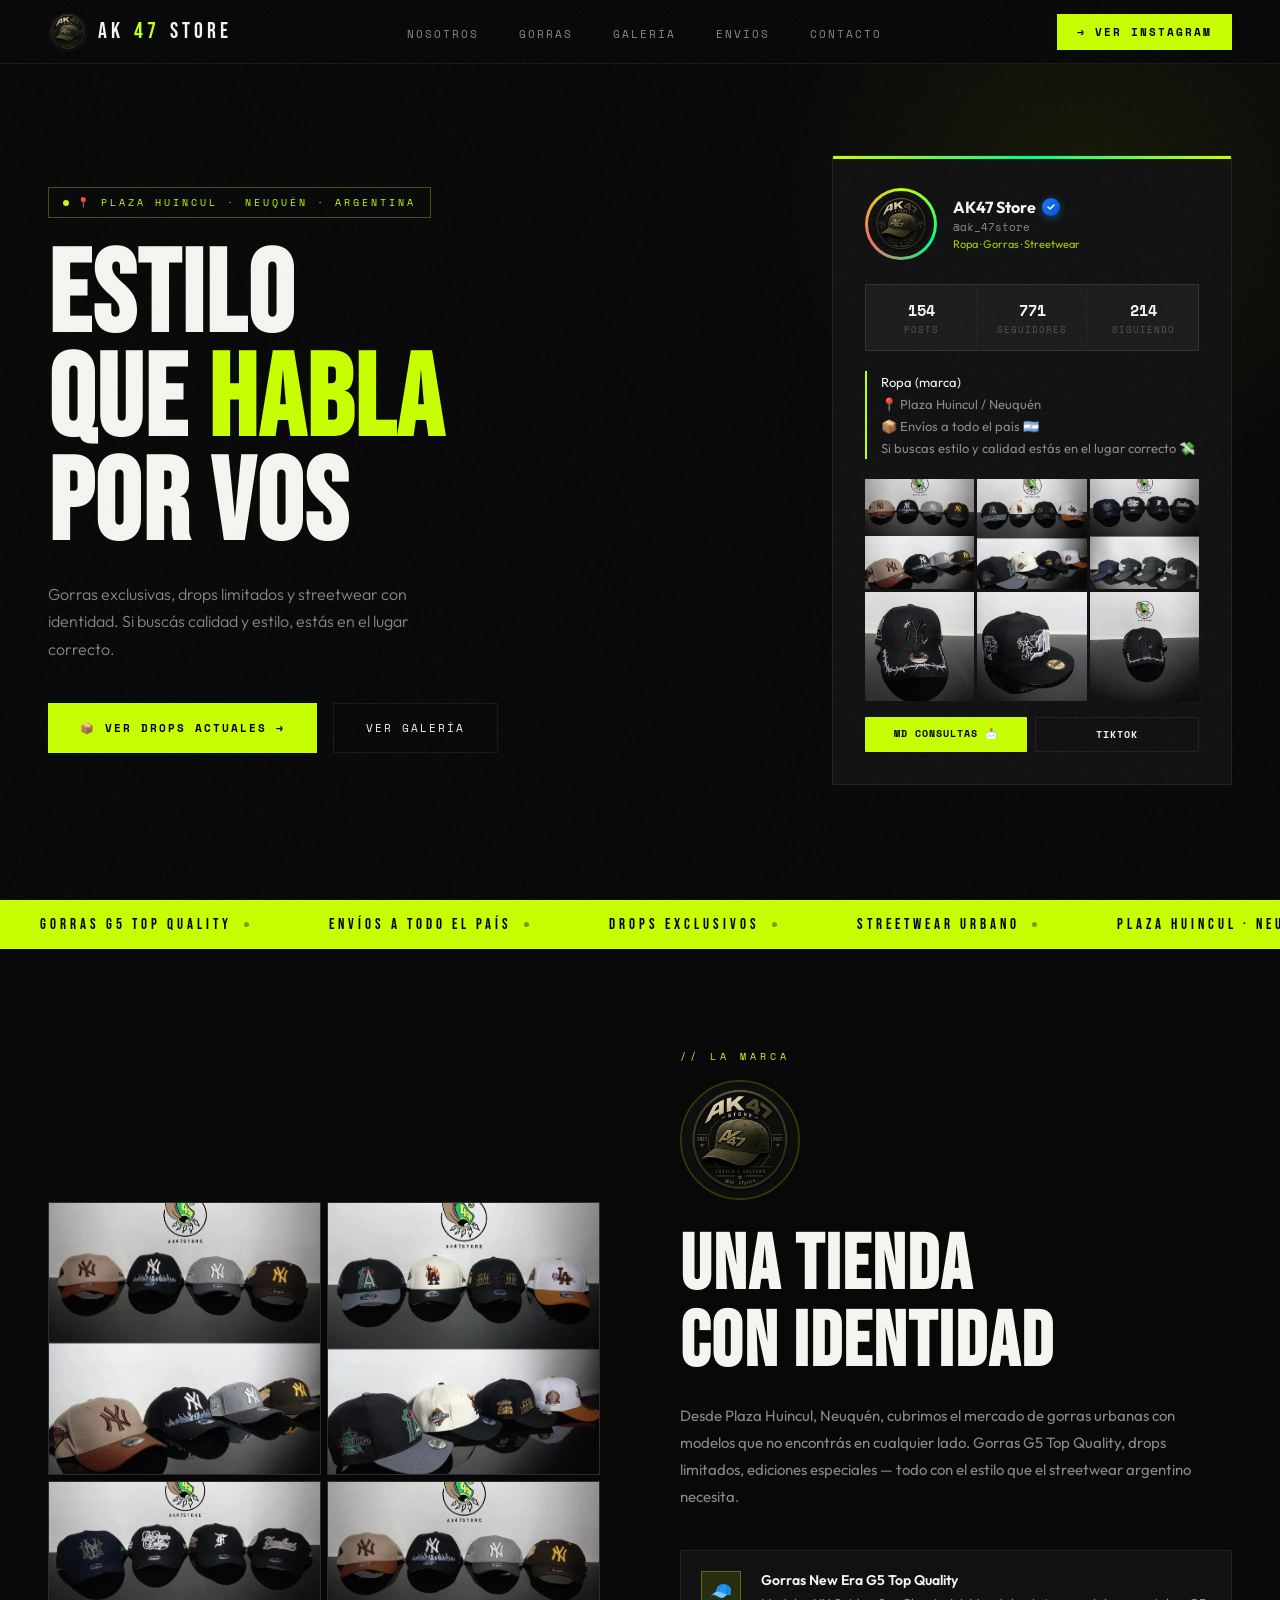
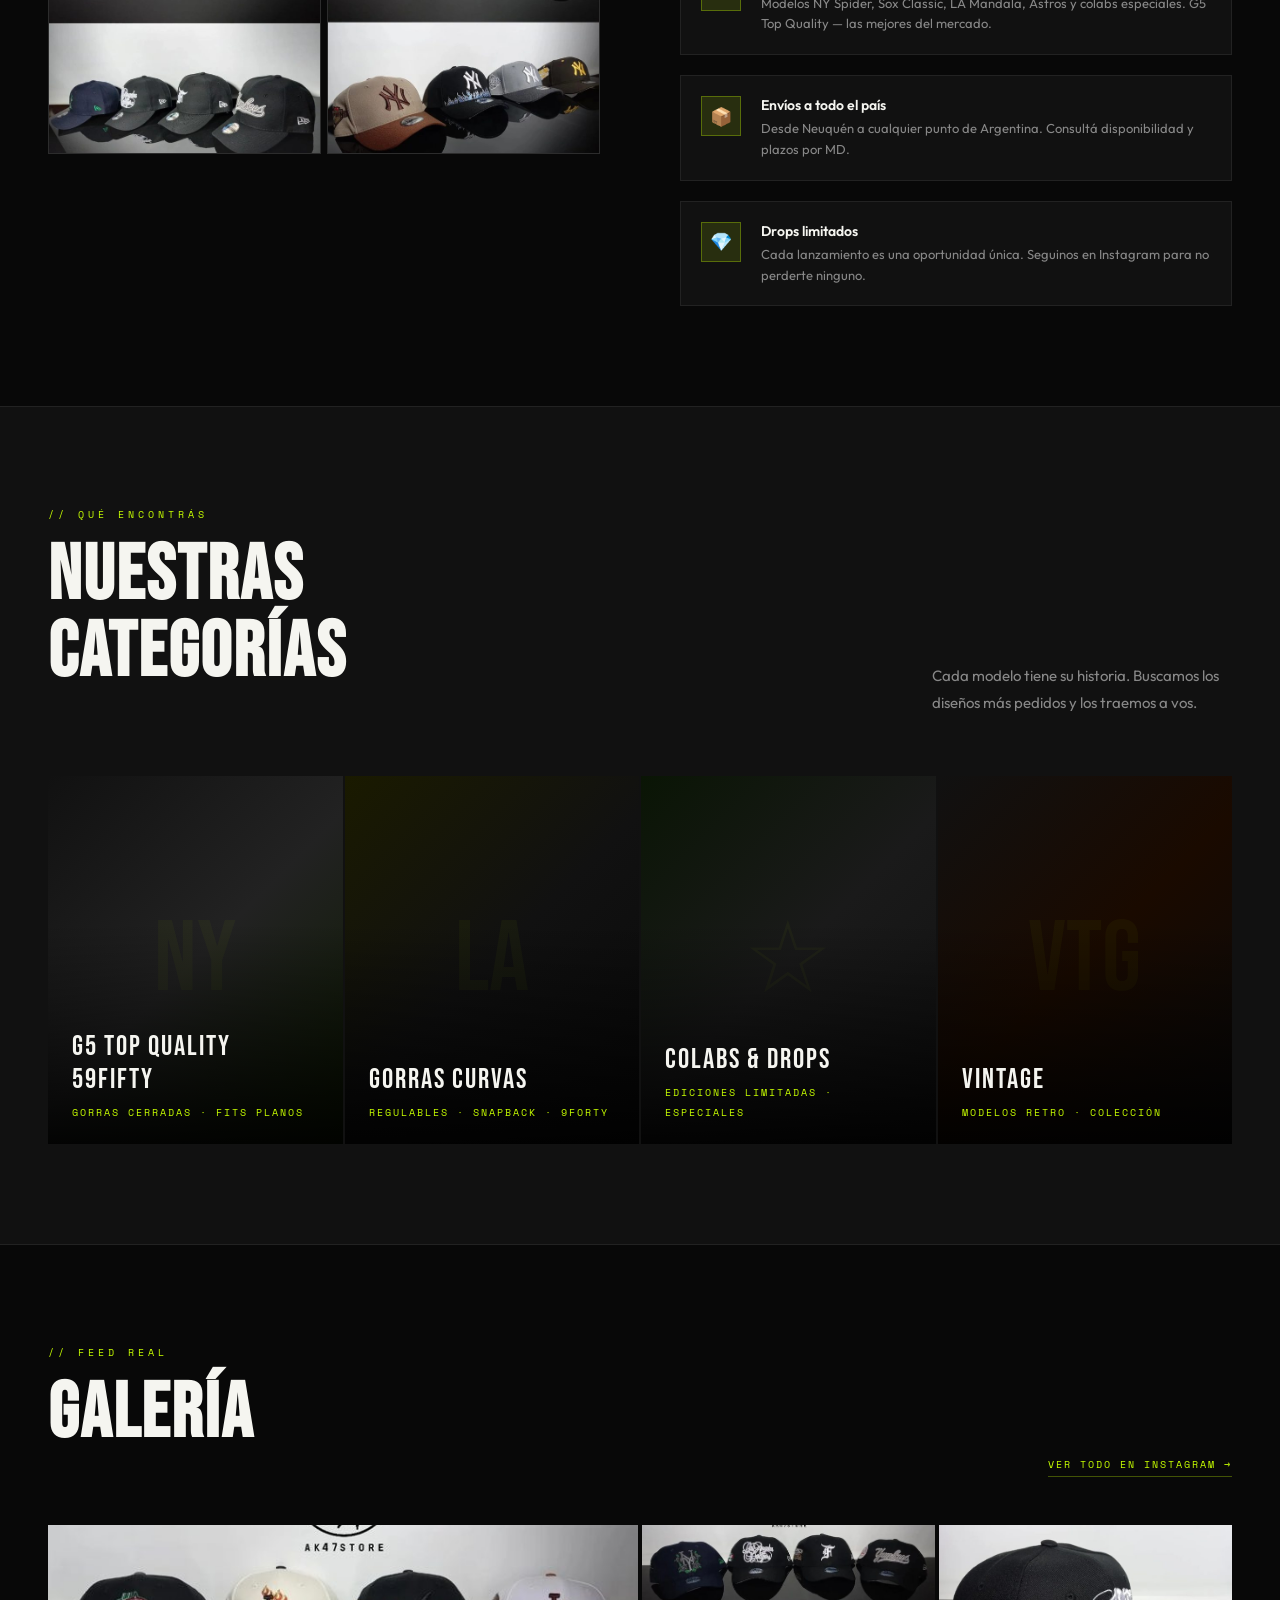
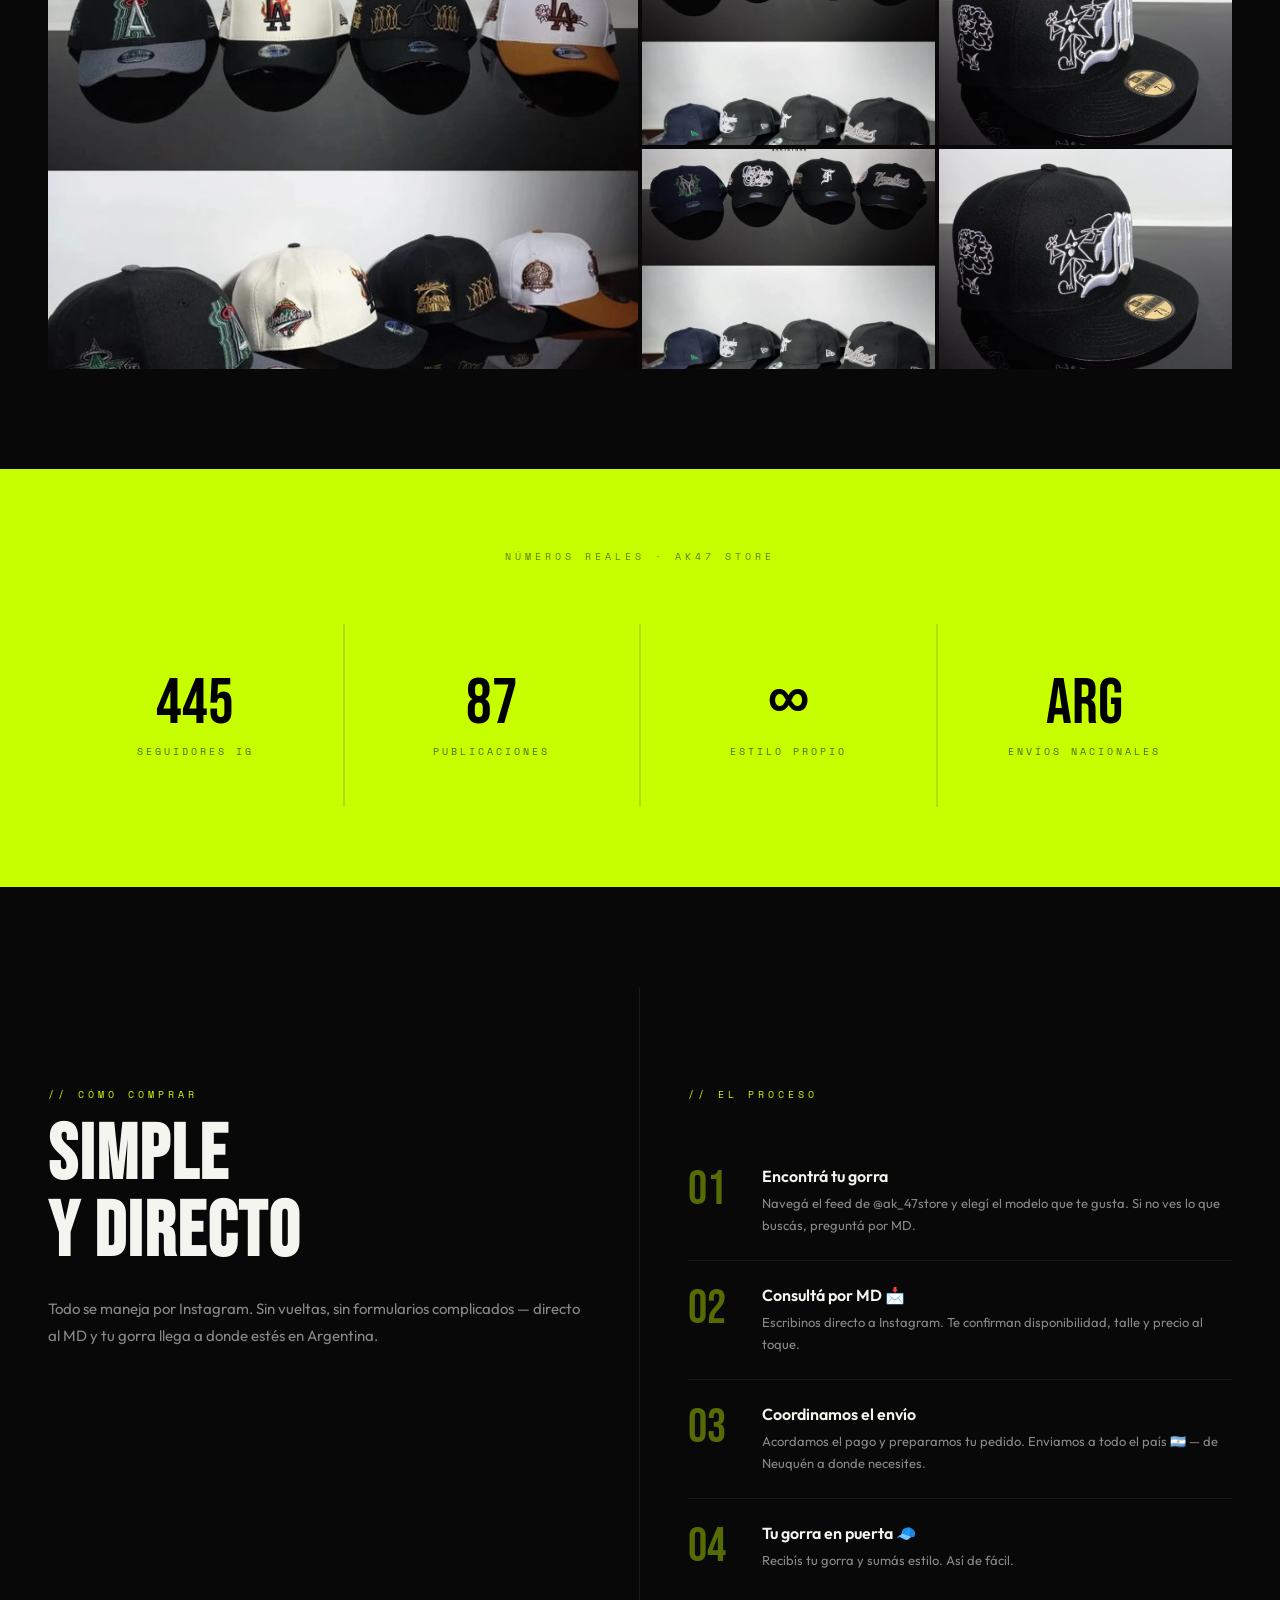
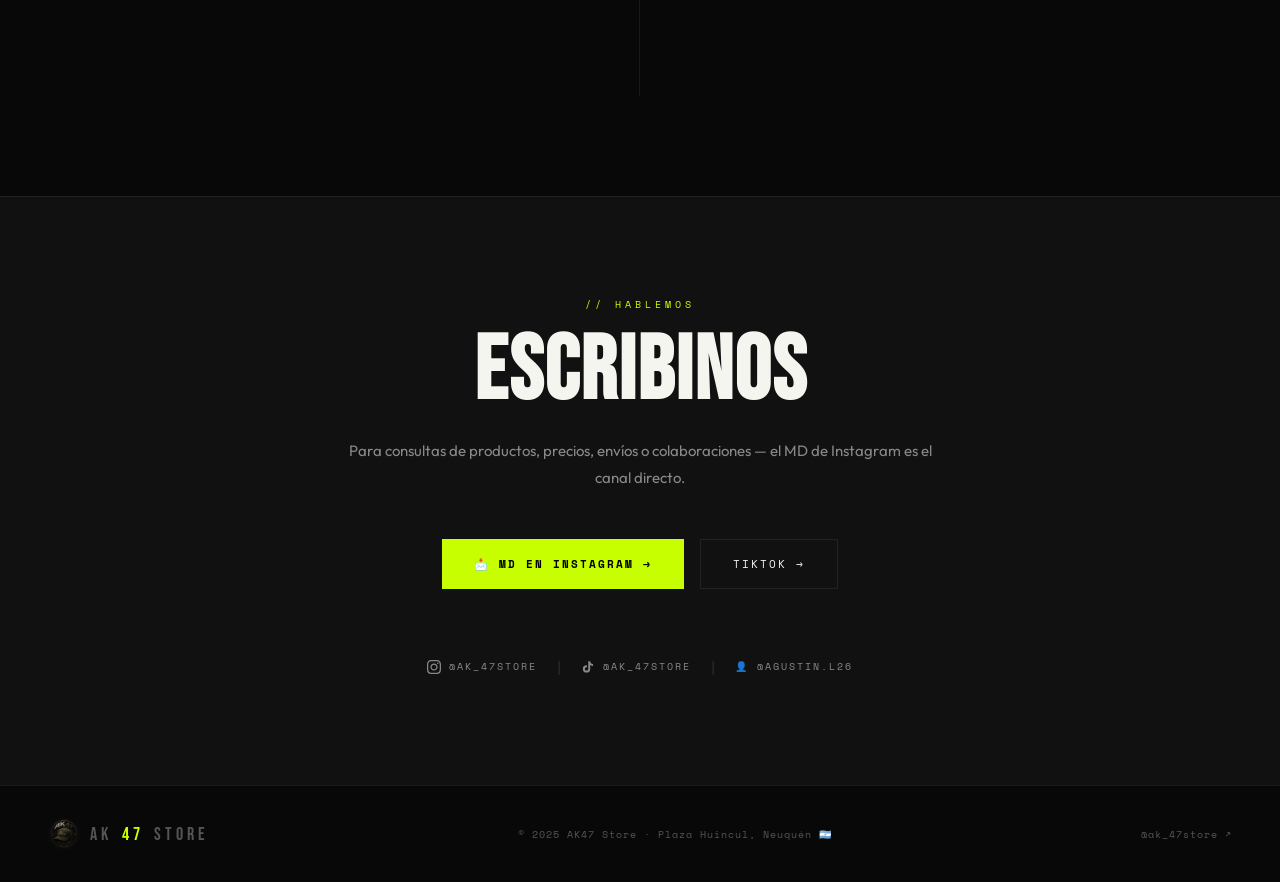
==== ak47/index.html @ 593cdff9 "Portfolio v1: proyectos reales, formulario funcional y AK47 Store - DEFAULT_PROJECTS con 3 proyectos" ====
<!DOCTYPE html>
<html lang="es">
<head>
<meta charset="UTF-8">
<meta name="viewport" content="width=device-width, initial-scale=1.0">
<title>AK47 STORE — Gorras & Streetwear | Plaza Huincul, Neuquén</title>
<meta name="description" content="Gorras urbanas exclusivas y streetwear. Gorras G5 Top Quality, modelos limited, drops. Envíos a todo el país. 📍 Plaza Huincul, Neuquén.">
<link rel="preconnect" href="https://fonts.googleapis.com">
<link rel="preconnect" href="https://fonts.gstatic.com" crossorigin>
<link href="https://fonts.googleapis.com/css2?family=Bebas+Neue&family=Space+Mono:wght@400;700&family=Outfit:wght@300;400;500;600;700&display=swap" rel="stylesheet">
<style>
  :root {
    --bg: #080808;
    --black: #000000;
    --white: #F5F5F0;
    --lime: #C8FF00;
    --lime-dim: rgba(200,255,0,0.12);
    --lime-dim2: rgba(200,255,0,0.06);
    --gray-1: #111111;
    --gray-2: #1C1C1C;
    --gray-3: #2A2A2A;
    --gray-mid: #555555;
    --gray-light: #888888;
    --border: rgba(255,255,255,0.07);
    --border-lime: rgba(200,255,0,0.3);
  }

  * { margin: 0; padding: 0; box-sizing: border-box; }

  html { scroll-behavior: smooth; }

  body {
    font-family: 'Outfit', sans-serif;
    background: var(--bg);
    color: var(--white);
    cursor: default;
    overflow-x: hidden;
  }

  /* ── Grain overlay ── */
  body::before {
    content: '';
    position: fixed;
    inset: 0;
    background-image: url("data:image/svg+xml,%3Csvg viewBox='0 0 256 256' xmlns='http://www.w3.org/2000/svg'%3E%3Cfilter id='n'%3E%3CfeTurbulence type='fractalNoise' baseFrequency='0.9' numOctaves='4' stitchTiles='stitch'/%3E%3C/filter%3E%3Crect width='100%25' height='100%25' filter='url(%23n)' opacity='1'/%3E%3C/svg%3E");
    opacity: 0.03;
    pointer-events: none;
    z-index: 9999;
  }

  /* ── Custom scrollbar ── */
  ::-webkit-scrollbar { width: 3px; }
  ::-webkit-scrollbar-track { background: var(--bg); }
  ::-webkit-scrollbar-thumb { background: var(--lime); border-radius: 2px; }

  /* ── NAV ── */
  nav {
    position: fixed;
    top: 0; left: 0; right: 0;
    z-index: 100;
    padding: 0 48px;
    height: 64px;
    display: flex;
    align-items: center;
    justify-content: space-between;
    background: rgba(8,8,8,0.85);
    backdrop-filter: blur(20px);
    border-bottom: 1px solid var(--border);
    transition: background 0.3s;
  }

  .nav-logo {
    font-family: 'Bebas Neue', sans-serif;
    font-size: 22px;
    letter-spacing: 4px;
    color: var(--white);
    text-decoration: none;
  }

  .nav-logo span { color: var(--lime); }

  .nav-links {
    display: flex;
    gap: 40px;
    list-style: none;
  }

  .nav-links a {
    font-family: 'Space Mono', monospace;
    font-size: 11px;
    letter-spacing: 2px;
    text-transform: uppercase;
    color: var(--gray-light);
    text-decoration: none;
    transition: color 0.2s;
  }

  .nav-links a:hover { color: var(--lime); }

  .nav-cta {
    font-family: 'Space Mono', monospace;
    font-size: 11px;
    letter-spacing: 2px;
    text-transform: uppercase;
    color: var(--black);
    background: var(--lime);
    padding: 10px 20px;
    text-decoration: none;
    font-weight: 700;
    transition: opacity 0.2s;
  }

  .nav-cta:hover { opacity: 0.85; }

  /* ── HERO ── */
  #hero {
    min-height: 100vh;
    display: grid;
    grid-template-columns: 1fr 1fr;
    align-items: center;
    padding: 100px 48px 60px;
    gap: 60px;
    position: relative;
    overflow: hidden;
  }

  #hero::before {
    content: '';
    position: absolute;
    top: -100px; right: -100px;
    width: 600px; height: 600px;
    background: radial-gradient(circle, rgba(200,255,0,0.07) 0%, transparent 70%);
    pointer-events: none;
  }

  .hero-left {}

  .hero-tag {
    display: inline-flex;
    align-items: center;
    gap: 8px;
    font-family: 'Space Mono', monospace;
    font-size: 10px;
    letter-spacing: 3px;
    text-transform: uppercase;
    color: var(--lime);
    border: 1px solid var(--border-lime);
    padding: 7px 14px;
    margin-bottom: 28px;
  }

  .hero-tag::before {
    content: '';
    width: 6px; height: 6px;
    background: var(--lime);
    border-radius: 50%;
    animation: pulse 2s infinite;
  }

  @keyframes pulse {
    0%, 100% { opacity: 1; transform: scale(1); }
    50% { opacity: 0.4; transform: scale(0.7); }
  }

  .hero-title {
    font-family: 'Bebas Neue', sans-serif;
    font-size: clamp(72px, 9vw, 130px);
    line-height: 0.9;
    letter-spacing: 2px;
    color: var(--white);
    margin-bottom: 24px;
  }

  .hero-title .accent { color: var(--lime); }

  .hero-subtitle {
    font-size: 16px;
    font-weight: 300;
    color: var(--gray-light);
    line-height: 1.7;
    max-width: 400px;
    margin-bottom: 40px;
  }

  .hero-actions {
    display: flex;
    gap: 16px;
    flex-wrap: wrap;
  }

  .btn-primary {
    font-family: 'Space Mono', monospace;
    font-size: 11px;
    letter-spacing: 2px;
    text-transform: uppercase;
    color: var(--black);
    background: var(--lime);
    padding: 16px 32px;
    text-decoration: none;
    font-weight: 700;
    display: inline-flex;
    align-items: center;
    gap: 10px;
    transition: transform 0.2s, opacity 0.2s;
  }

  .btn-primary:hover { transform: translateY(-2px); opacity: 0.9; }

  .btn-secondary {
    font-family: 'Space Mono', monospace;
    font-size: 11px;
    letter-spacing: 2px;
    text-transform: uppercase;
    color: var(--white);
    border: 1px solid var(--border);
    padding: 16px 32px;
    text-decoration: none;
    display: inline-flex;
    align-items: center;
    gap: 10px;
    transition: border-color 0.2s, color 0.2s;
  }

  .btn-secondary:hover { border-color: var(--lime); color: var(--lime); }

  /* ── IG PROFILE CARD ── */
  .ig-card {
    background: var(--gray-1);
    border: 1px solid var(--border);
    border-radius: 2px;
    padding: 32px;
    position: relative;
    overflow: hidden;
    max-width: 400px;
    margin-left: auto;
  }

  .ig-card::before {
    content: '';
    position: absolute;
    top: 0; left: 0; right: 0;
    height: 3px;
    background: linear-gradient(90deg, var(--lime), #00ff88, var(--lime));
  }

  .ig-card-header {
    display: flex;
    align-items: center;
    gap: 16px;
    margin-bottom: 24px;
  }

  .ig-avatar-wrap {
    position: relative;
    flex-shrink: 0;
  }

  .ig-avatar-ring {
    width: 72px; height: 72px;
    border-radius: 50%;
    background: conic-gradient(from 0deg, #C8FF00, #00ff88, #ff6b6b, #C8FF00);
    padding: 3px;
    animation: spin 8s linear infinite;
  }

  @keyframes spin {
    from { transform: rotate(0deg); }
    to { transform: rotate(360deg); }
  }

  .ig-avatar-inner {
    width: 100%; height: 100%;
    border-radius: 50%;
    background: var(--gray-2);
    display: flex;
    align-items: center;
    justify-content: center;
    font-family: 'Bebas Neue', sans-serif;
    font-size: 26px;
    color: var(--lime);
    border: 3px solid var(--gray-1);
    overflow: hidden;
  }

  .ig-avatar-inner img {
    width: 100%; height: 100%;
    object-fit: cover;
    border-radius: 50%;
  }

  .ig-name-block {}

  .ig-name {
    font-family: 'Outfit', sans-serif;
    font-size: 16px;
    font-weight: 700;
    color: var(--white);
    display: flex;
    align-items: center;
    gap: 6px;
    margin-bottom: 2px;
  }

  .ig-verified {
    width: 18px; height: 18px;
    background: linear-gradient(135deg, #1877F2, #0056D6);
    border-radius: 50%;
    display: inline-flex;
    align-items: center;
    justify-content: center;
    flex-shrink: 0;
    box-shadow: 0 2px 8px rgba(24,119,242,0.5);
  }

  .ig-verified svg { width: 10px; height: 10px; }

  .ig-handle {
    font-family: 'Space Mono', monospace;
    font-size: 11px;
    color: var(--gray-light);
  }

  .ig-category {
    font-size: 11px;
    color: var(--lime);
    opacity: 0.8;
    margin-top: 2px;
  }

  .ig-stats {
    display: grid;
    grid-template-columns: repeat(3, 1fr);
    gap: 1px;
    background: var(--border);
    border: 1px solid var(--border);
    margin-bottom: 20px;
  }

  .ig-stat {
    background: var(--gray-2);
    padding: 14px 8px;
    text-align: center;
  }

  .ig-stat-num {
    font-family: 'Space Mono', monospace;
    font-size: 15px;
    font-weight: 700;
    color: var(--white);
    display: block;
  }

  .ig-stat-label {
    font-family: 'Space Mono', monospace;
    font-size: 9px;
    color: var(--gray-mid);
    text-transform: uppercase;
    letter-spacing: 1px;
    margin-top: 2px;
    display: block;
  }

  .ig-bio {
    font-size: 13px;
    color: var(--gray-light);
    line-height: 1.7;
    margin-bottom: 20px;
    border-left: 2px solid var(--lime);
    padding-left: 14px;
  }

  .ig-bio .ig-bio-em { color: var(--white); }

  .ig-mini-grid {
    display: grid;
    grid-template-columns: repeat(3, 1fr);
    gap: 3px;
    margin-top: 20px;
  }

  .ig-mini-photo {
    aspect-ratio: 1;
    background: var(--gray-3);
    overflow: hidden;
    position: relative;
  }

  .ig-mini-photo img {
    width: 100%; height: 100%;
    object-fit: cover;
    transition: transform 0.3s;
  }

  .ig-mini-photo:hover img { transform: scale(1.05); }

  .ig-mini-photo .photo-placeholder {
    width: 100%; height: 100%;
    background: linear-gradient(135deg, var(--gray-2), var(--gray-3));
    display: flex;
    align-items: center;
    justify-content: center;
  }

  .ig-mini-photo .photo-placeholder svg {
    opacity: 0.2;
    width: 24px; height: 24px;
  }

  .ig-btns {
    display: flex;
    gap: 8px;
    margin-top: 16px;
  }

  .ig-btn {
    flex: 1;
    font-family: 'Space Mono', monospace;
    font-size: 10px;
    letter-spacing: 1px;
    text-transform: uppercase;
    padding: 9px 4px;
    text-align: center;
    text-decoration: none;
    border-radius: 1px;
    transition: all 0.2s;
    font-weight: 700;
  }

  .ig-btn-main {
    background: var(--lime);
    color: var(--black);
  }

  .ig-btn-main:hover { opacity: 0.85; }

  .ig-btn-ghost {
    border: 1px solid var(--border);
    color: var(--white);
  }

  .ig-btn-ghost:hover { border-color: var(--lime); color: var(--lime); }

  /* ── STATS MARQUEE ── */
  .marquee-section {
    border-top: 1px solid var(--border);
    border-bottom: 1px solid var(--border);
    background: var(--lime);
    padding: 14px 0;
    overflow: hidden;
  }

  .marquee-track {
    display: flex;
    gap: 0;
    animation: marquee 20s linear infinite;
    width: max-content;
  }

  @keyframes marquee {
    from { transform: translateX(0); }
    to { transform: translateX(-50%); }
  }

  .marquee-item {
    font-family: 'Bebas Neue', sans-serif;
    font-size: 15px;
    letter-spacing: 4px;
    color: var(--black);
    padding: 0 40px;
    white-space: nowrap;
    display: flex;
    align-items: center;
    gap: 12px;
  }

  .marquee-dot {
    width: 5px; height: 5px;
    background: rgba(0,0,0,0.4);
    border-radius: 50%;
    flex-shrink: 0;
  }

  /* ── SECTION SHARED ── */
  section { padding: 100px 48px; }

  .section-tag {
    font-family: 'Space Mono', monospace;
    font-size: 10px;
    letter-spacing: 4px;
    text-transform: uppercase;
    color: var(--lime);
    margin-bottom: 16px;
    display: block;
  }

  .section-title {
    font-family: 'Bebas Neue', sans-serif;
    font-size: clamp(48px, 6vw, 80px);
    letter-spacing: 2px;
    line-height: 1;
    color: var(--white);
    margin-bottom: 24px;
  }

  .section-desc {
    font-size: 15px;
    color: var(--gray-light);
    line-height: 1.8;
    max-width: 560px;
  }

  /* ── REVEAL ANIMATIONS ── */
  .reveal {
    opacity: 0;
    transform: translateY(40px);
    transition: opacity 0.7s ease, transform 0.7s ease;
  }

  .reveal.visible {
    opacity: 1;
    transform: translateY(0);
  }

  .stagger > * { transition-delay: calc(var(--i) * 0.1s); }

  /* ── ABOUT ── */
  #about {
    display: grid;
    grid-template-columns: 1fr 1fr;
    gap: 80px;
    align-items: center;
  }

  .about-visual {
    position: relative;
    display: flex;
    flex-direction: column;
    gap: 6px;
  }

  .about-big-letter {
    display: none;
  }

  .about-photo-grid {
    display: grid;
    grid-template-columns: 1fr 1fr;
    gap: 6px;
  }

  .about-photo {
    background: var(--gray-2);
    border: 1px solid var(--border);
    overflow: hidden;
    position: relative;
    aspect-ratio: 1 / 1;
  }

  .about-photo img {
    width: 100%;
    height: 100%;
    object-fit: cover;
    display: block;
    transition: transform 0.4s;
  }

  .about-photo:hover img { transform: scale(1.04); }

  .about-photo-placeholder {
    width: 100%; height: 100%;
    background: linear-gradient(135deg, var(--gray-2) 0%, var(--gray-3) 100%);
    display: flex;
    align-items: center;
    justify-content: center;
    font-family: 'Space Mono', monospace;
    font-size: 10px;
    color: var(--gray-3);
    text-transform: uppercase;
    letter-spacing: 2px;
  }

  .about-content {}

  .about-content .section-title { margin-bottom: 20px; }

  .about-features {
    margin-top: 40px;
    display: flex;
    flex-direction: column;
    gap: 20px;
  }

  .about-feature {
    display: flex;
    gap: 20px;
    align-items: flex-start;
    padding: 20px;
    border: 1px solid var(--border);
    background: var(--gray-1);
    transition: border-color 0.3s;
  }

  .about-feature:hover { border-color: var(--border-lime); }

  .feature-icon {
    width: 40px; height: 40px;
    background: var(--lime-dim);
    border: 1px solid var(--border-lime);
    display: flex;
    align-items: center;
    justify-content: center;
    font-size: 18px;
    flex-shrink: 0;
  }

  .feature-text h4 {
    font-weight: 600;
    font-size: 14px;
    margin-bottom: 4px;
    color: var(--white);
  }

  .feature-text p {
    font-size: 13px;
    color: var(--gray-light);
    line-height: 1.6;
  }

  /* ── CATEGORIES ── */
  #categorias {
    background: var(--gray-1);
    border-top: 1px solid var(--border);
    border-bottom: 1px solid var(--border);
  }

  .cat-header {
    display: flex;
    justify-content: space-between;
    align-items: flex-end;
    margin-bottom: 60px;
  }

  .cat-grid {
    display: grid;
    grid-template-columns: repeat(4, 1fr);
    gap: 2px;
  }

  .cat-item {
    aspect-ratio: 0.8;
    background: var(--gray-2);
    position: relative;
    overflow: hidden;
    cursor: pointer;
  }

  .cat-item::before {
    content: '';
    position: absolute;
    inset: 0;
    background: linear-gradient(to top, rgba(0,0,0,0.9) 0%, transparent 60%);
    z-index: 1;
    transition: opacity 0.3s;
  }

  .cat-item:hover::before { opacity: 0.7; }

  .cat-item-bg {
    position: absolute;
    inset: 0;
    transition: transform 0.5s;
  }

  .cat-item:hover .cat-item-bg { transform: scale(1.06); }

  .cat-bg-1 { background: linear-gradient(135deg, #111 0%, #222 50%, #0d1a00 100%); }
  .cat-bg-2 { background: linear-gradient(135deg, #1a1a00 0%, #111 50%, #0a0a0a 100%); }
  .cat-bg-3 { background: linear-gradient(135deg, #0a1505 0%, #1a1a1a 50%, #111 100%); }
  .cat-bg-4 { background: linear-gradient(135deg, #111 0%, #1a0a00 50%, #0a0a0a 100%); }

  .cat-pattern {
    position: absolute;
    inset: 0;
    display: flex;
    align-items: center;
    justify-content: center;
    font-family: 'Bebas Neue', sans-serif;
    font-size: 100px;
    color: rgba(200,255,0,0.04);
    user-select: none;
  }

  .cat-info {
    position: absolute;
    bottom: 0; left: 0; right: 0;
    padding: 24px;
    z-index: 2;
  }

  .cat-name {
    font-family: 'Bebas Neue', sans-serif;
    font-size: 28px;
    letter-spacing: 2px;
    color: var(--white);
    display: block;
    margin-bottom: 4px;
  }

  .cat-desc {
    font-family: 'Space Mono', monospace;
    font-size: 10px;
    color: var(--lime);
    letter-spacing: 2px;
    text-transform: uppercase;
  }

  /* ── GALERÍA ── */
  #galeria {}

  .gallery-head {
    display: flex;
    justify-content: space-between;
    align-items: flex-end;
    margin-bottom: 48px;
  }

  .gallery-link {
    font-family: 'Space Mono', monospace;
    font-size: 10px;
    letter-spacing: 2px;
    text-transform: uppercase;
    color: var(--lime);
    text-decoration: none;
    display: flex;
    align-items: center;
    gap: 8px;
    border-bottom: 1px solid var(--border-lime);
    padding-bottom: 4px;
    transition: gap 0.2s;
  }

  .gallery-link:hover { gap: 14px; }

  .gallery-grid {
    display: grid;
    grid-template-columns: repeat(4, 1fr);
    grid-template-rows: repeat(2, 220px);
    gap: 4px;
  }

  .gallery-item {
    background: var(--gray-2);
    overflow: hidden;
    position: relative;
    cursor: pointer;
  }

  .gallery-item:first-child {
    grid-column: span 2;
    grid-row: span 2;
  }

  .gallery-item img {
    width: 100%; height: 100%;
    object-fit: cover;
    transition: transform 0.5s;
  }

  .gallery-item:hover img { transform: scale(1.05); }

  .gallery-overlay {
    position: absolute;
    inset: 0;
    background: rgba(0,0,0,0.6);
    display: flex;
    align-items: center;
    justify-content: center;
    opacity: 0;
    transition: opacity 0.3s;
  }

  .gallery-item:hover .gallery-overlay { opacity: 1; }

  .gallery-overlay-icon {
    color: var(--white);
    font-size: 24px;
  }

  .gallery-placeholder {
    width: 100%; height: 100%;
    background: linear-gradient(135deg, var(--gray-2), var(--gray-3));
    display: flex;
    flex-direction: column;
    align-items: center;
    justify-content: center;
    gap: 8px;
  }

  .gallery-placeholder svg { opacity: 0.15; }

  .gallery-placeholder span {
    font-family: 'Space Mono', monospace;
    font-size: 9px;
    color: var(--gray-mid);
    letter-spacing: 2px;
    text-transform: uppercase;
    opacity: 0.6;
  }

  /* ── METRICS ── */
  #metricas {
    background: var(--lime);
    color: var(--black);
    text-align: center;
    padding: 80px 48px;
  }

  .metrics-pre {
    font-family: 'Space Mono', monospace;
    font-size: 10px;
    letter-spacing: 4px;
    text-transform: uppercase;
    opacity: 0.5;
    margin-bottom: 60px;
  }

  .metrics-grid {
    display: grid;
    grid-template-columns: repeat(4, 1fr);
    gap: 2px;
    background: rgba(0,0,0,0.12);
  }

  .metric-card {
    background: var(--lime);
    padding: 48px 24px;
  }

  .metric-num {
    font-family: 'Bebas Neue', sans-serif;
    font-size: 64px;
    line-height: 1;
    color: var(--black);
    display: block;
    margin-bottom: 8px;
  }

  .metric-label {
    font-family: 'Space Mono', monospace;
    font-size: 10px;
    letter-spacing: 3px;
    text-transform: uppercase;
    opacity: 0.6;
    display: block;
  }

  /* ── ENVÍOS ── */
  #envios {
    display: grid;
    grid-template-columns: 1fr 1fr;
    gap: 0;
    align-items: stretch;
  }

  .envios-text {
    padding: 100px 48px 100px 0;
    border-right: 1px solid var(--border);
  }

  .envios-steps {
    padding: 100px 0 100px 48px;
  }

  .envios-steps .section-tag { margin-bottom: 40px; }

  .step {
    display: flex;
    gap: 24px;
    padding: 24px 0;
    border-bottom: 1px solid var(--border);
    transition: padding-left 0.3s;
  }

  .step:hover { padding-left: 8px; border-bottom-color: var(--border-lime); }

  .step:last-child { border-bottom: none; }

  .step-num {
    font-family: 'Bebas Neue', sans-serif;
    font-size: 48px;
    line-height: 1;
    color: var(--lime);
    opacity: 0.4;
    flex-shrink: 0;
    width: 50px;
  }

  .step-content h4 {
    font-weight: 600;
    font-size: 16px;
    margin-bottom: 6px;
  }

  .step-content p {
    font-size: 13px;
    color: var(--gray-light);
    line-height: 1.7;
  }

  /* ── CONTACTO ── */
  #contacto {
    background: var(--gray-1);
    border-top: 1px solid var(--border);
    text-align: center;
    padding: 100px 48px;
  }

  .contact-inner { max-width: 600px; margin: 0 auto; }

  .contact-inner .section-tag { justify-content: center; display: flex; }

  .contact-inner .section-title { font-size: clamp(48px, 7vw, 90px); margin-bottom: 20px; }

  .contact-sub {
    font-size: 15px;
    color: var(--gray-light);
    line-height: 1.8;
    margin-bottom: 48px;
  }

  .contact-actions {
    display: flex;
    gap: 16px;
    justify-content: center;
    flex-wrap: wrap;
    margin-bottom: 60px;
  }

  .social-row {
    display: flex;
    gap: 20px;
    justify-content: center;
    align-items: center;
  }

  .social-link {
    font-family: 'Space Mono', monospace;
    font-size: 10px;
    letter-spacing: 2px;
    text-transform: uppercase;
    color: var(--gray-light);
    text-decoration: none;
    display: flex;
    align-items: center;
    gap: 8px;
    padding: 10px 0;
    border-bottom: 1px solid transparent;
    transition: all 0.2s;
  }

  .social-link:hover { color: var(--lime); border-bottom-color: var(--lime); }

  /* ── FOOTER ── */
  footer {
    border-top: 1px solid var(--border);
    padding: 32px 48px;
    display: flex;
    justify-content: space-between;
    align-items: center;
  }

  .footer-logo {
    font-family: 'Bebas Neue', sans-serif;
    font-size: 18px;
    letter-spacing: 4px;
    color: var(--gray-mid);
  }

  .footer-logo span { color: var(--lime); }

  .footer-copy {
    font-family: 'Space Mono', monospace;
    font-size: 10px;
    color: var(--gray-mid);
    letter-spacing: 1px;
  }

  .footer-ig {
    font-family: 'Space Mono', monospace;
    font-size: 10px;
    color: var(--gray-mid);
    text-decoration: none;
    letter-spacing: 1px;
    transition: color 0.2s;
  }

  .footer-ig:hover { color: var(--lime); }

  /* ── MOBILE ── */
  @media (max-width: 900px) {
    nav { padding: 0 16px; }
    .nav-links { display: none; }
    .nav-cta { font-size: 10px; padding: 8px 14px; }
    section { padding: 60px 16px; }
    #hero { grid-template-columns: 1fr; padding: 90px 16px 50px; gap: 40px; }
    .hero-title { font-size: clamp(56px, 14vw, 90px); }
    .ig-card { margin: 0 auto; max-width: 100%; }
    #about { grid-template-columns: 1fr; gap: 40px; }
    .about-photo-grid { grid-template-columns: 1fr 1fr; }
    .cat-grid { grid-template-columns: 1fr 1fr; }
    .cat-item { aspect-ratio: 0.9; }
    .gallery-grid { grid-template-columns: 1fr 1fr; grid-template-rows: auto; }
    .gallery-grid .gallery-item { height: 160px; }
    .gallery-item:first-child { grid-column: span 2; height: 240px; }
    .metrics-grid { grid-template-columns: 1fr 1fr; }
    .metric-num { font-size: 44px; }
    #envios { grid-template-columns: 1fr; }
    .envios-text { padding: 60px 16px 0; border-right: none; border-bottom: 1px solid var(--border); padding-bottom: 40px; }
    .envios-steps { padding: 40px 16px 60px; }
    #contacto { padding: 60px 16px; }
    footer { flex-direction: column; gap: 12px; text-align: center; padding: 24px 16px; }
    .section-title { font-size: clamp(40px, 10vw, 65px); }
    .cat-header { flex-direction: column; gap: 16px; align-items: flex-start; margin-bottom: 32px; }
    .gallery-head { flex-direction: column; gap: 12px; align-items: flex-start; margin-bottom: 32px; }
    .hero-actions { flex-direction: column; gap: 12px; }
    .btn-primary, .btn-secondary { text-align: center; justify-content: center; }
  }

  @media (max-width: 480px) {
    nav { padding: 0 12px; }
    section { padding: 50px 12px; }
    #hero { padding: 80px 12px 40px; }
    .ig-stats { font-size: 12px; }
    .ig-stat-num { font-size: 13px; }
    .ig-bio { font-size: 12px; }
    .cat-grid { grid-template-columns: 1fr; }
    .cat-item { aspect-ratio: 1.2; }
    .gallery-grid { grid-template-columns: 1fr; }
    .gallery-item:first-child { grid-column: span 1; height: 250px; }
    .gallery-grid .gallery-item { height: 200px; }
    .metrics-grid { grid-template-columns: 1fr 1fr; }
    .marquee-item { font-size: 13px; padding: 0 24px; }
  }
</style>
</head>
<body>

<!-- NAV -->
<nav>
  <a href="#" class="nav-logo" style="display:flex;align-items:center;gap:10px;">
  <img src="[data-uri]" alt="AK47 Store" style="height:40px;width:40px;object-fit:contain;border-radius:50%;">
  AK<span>47</span> STORE
</a>
  <ul class="nav-links">
    <li><a href="#about">Nosotros</a></li>
    <li><a href="#categorias">Gorras</a></li>
    <li><a href="#galeria">Galería</a></li>
    <li><a href="#envios">Envíos</a></li>
    <li><a href="#contacto">Contacto</a></li>
  </ul>
  <a href="https://www.instagram.com/ak_47store/" target="_blank" class="nav-cta">→ Ver Instagram</a>
</nav>

<!-- HERO -->
<section id="hero">
  <div class="hero-left reveal">
    <div class="hero-tag">📍 Plaza Huincul · Neuquén · Argentina</div>
    <h1 class="hero-title">
      ESTILO<br>
      QUE <span class="accent">HABLA</span><br>
      POR VOS
    </h1>
    <p class="hero-subtitle">
      Gorras exclusivas, drops limitados y streetwear con identidad. 
      Si buscás calidad y estilo, estás en el lugar correcto.
    </p>
    <div class="hero-actions">
      <a href="https://www.instagram.com/ak_47store/" target="_blank" class="btn-primary">
        📦 Ver drops actuales →
      </a>
      <a href="#galeria" class="btn-secondary">Ver galería</a>
    </div>
  </div>

  <div class="ig-card reveal" style="transition-delay:0.2s">
    <div class="ig-card-header">
      <div class="ig-avatar-wrap">
        <div class="ig-avatar-ring">
          <div class="ig-avatar-inner">
            <img src="[data-uri]" alt="AK47 Store" onerror="this.style.display='none';">
          </div>
        </div>
      </div>
      <div class="ig-name-block">
        <div class="ig-name">
          AK47 Store
          <span class="ig-verified" title="Verificado">
            <svg viewBox="0 0 10 10" fill="none">
              <path d="M2 5L4 7L8 3" stroke="white" stroke-width="1.5" stroke-linecap="round" stroke-linejoin="round"/>
            </svg>
          </span>
        </div>
        <div class="ig-handle">@ak_47store</div>
        <div class="ig-category">Ropa · Gorras · Streetwear</div>
      </div>
    </div>

    <div class="ig-stats">
      <div class="ig-stat">
        <span class="ig-stat-num">154</span>
        <span class="ig-stat-label">Posts</span>
      </div>
      <div class="ig-stat">
        <span class="ig-stat-num">771</span>
        <span class="ig-stat-label">Seguidores</span>
      </div>
      <div class="ig-stat">
        <span class="ig-stat-num">214</span>
        <span class="ig-stat-label">Siguiendo</span>
      </div>
    </div>

    <div class="ig-bio">
      <span class="ig-bio-em">Ropa (marca)</span><br>
      📍 Plaza Huincul / Neuquén<br>
      📦 Envíos a todo el país 🇦🇷<br>
      Si buscas estilo y calidad estás en el lugar correcto 💸
    </div>

    <div class="ig-mini-grid">
      <div class="ig-mini-photo">
        <img src="[data-uri]" alt="" onerror="this.parentElement.innerHTML='<div class=\'photo-placeholder\'><svg viewBox=\'0 0 24 24\' fill=\'none\' stroke=\'white\'><rect x=\'3\' y=\'3\' width=\'18\' height=\'18\' rx=\'2\'/><circle cx=\'8.5\' cy=\'8.5\' r=\'1.5\'/><path d=\'m21 15-5-5L5 21\'/></svg></div>'">
      </div>
      <div class="ig-mini-photo">
        <img src="[data-uri]" alt="" onerror="this.parentElement.innerHTML='<div class=\'photo-placeholder\'><svg viewBox=\'0 0 24 24\' fill=\'none\' stroke=\'white\'><rect x=\'3\' y=\'3\' width=\'18\' height=\'18\' rx=\'2\'/><circle cx=\'8.5\' cy=\'8.5\' r=\'1.5\'/><path d=\'m21 15-5-5L5 21\'/></svg></div>'">
      </div>
      <div class="ig-mini-photo">
        <img src="[data-uri]" alt="" onerror="this.parentElement.innerHTML='<div class=\'photo-placeholder\'><svg viewBox=\'0 0 24 24\' fill=\'none\' stroke=\'white\'><rect x=\'3\' y=\'3\' width=\'18\' height=\'18\' rx=\'2\'/><circle cx=\'8.5\' cy=\'8.5\' r=\'1.5\'/><path d=\'m21 15-5-5L5 21\'/></svg></div>'">
      </div>
      <div class="ig-mini-photo">
        <img src="[data-uri]" alt="" onerror="this.parentElement.innerHTML='<div class=\'photo-placeholder\'><svg viewBox=\'0 0 24 24\' fill=\'none\' stroke=\'white\'><rect x=\'3\' y=\'3\' width=\'18\' height=\'18\' rx=\'2\'/><circle cx=\'8.5\' cy=\'8.5\' r=\'1.5\'/><path d=\'m21 15-5-5L5 21\'/></svg></div>'">
      </div>
      <div class="ig-mini-photo">
        <img src="[data-uri]" alt="" onerror="this.parentElement.innerHTML='<div class=\'photo-placeholder\'><svg viewBox=\'0 0 24 24\' fill=\'none\' stroke=\'white\'><rect x=\'3\' y=\'3\' width=\'18\' height=\'18\' rx=\'2\'/><circle cx=\'8.5\' cy=\'8.5\' r=\'1.5\'/><path d=\'m21 15-5-5L5 21\'/></svg></div>'">
      </div>
      <div class="ig-mini-photo">
        <img src="[data-uri]" alt="" onerror="this.parentElement.innerHTML='<div class=\'photo-placeholder\'><svg viewBox=\'0 0 24 24\' fill=\'none\' stroke=\'white\'><rect x=\'3\' y=\'3\' width=\'18\' height=\'18\' rx=\'2\'/><circle cx=\'8.5\' cy=\'8.5\' r=\'1.5\'/><path d=\'m21 15-5-5L5 21\'/></svg></div>'">
      </div>
    </div>

    <div class="ig-btns">
      <a href="https://www.instagram.com/ak_47store/" target="_blank" class="ig-btn ig-btn-main">MD Consultas 📩</a>
      <a href="https://www.tiktok.com/@ak_47store" target="_blank" class="ig-btn ig-btn-ghost">TikTok</a>
    </div>
  </div>
</section>

<!-- MARQUEE -->
<div class="marquee-section">
  <div class="marquee-track">
    <span class="marquee-item">GORRAS G5 TOP QUALITY <span class="marquee-dot"></span></span>
    <span class="marquee-item">ENVÍOS A TODO EL PAÍS <span class="marquee-dot"></span></span>
    <span class="marquee-item">DROPS EXCLUSIVOS <span class="marquee-dot"></span></span>
    <span class="marquee-item">STREETWEAR URBANO <span class="marquee-dot"></span></span>
    <span class="marquee-item">PLAZA HUINCUL · NEUQUÉN <span class="marquee-dot"></span></span>
    <span class="marquee-item">MODELOS LIMITED <span class="marquee-dot"></span></span>
    <span class="marquee-item">GORRAS G5 TOP QUALITY <span class="marquee-dot"></span></span>
    <span class="marquee-item">ENVÍOS A TODO EL PAÍS <span class="marquee-dot"></span></span>
    <span class="marquee-item">DROPS EXCLUSIVOS <span class="marquee-dot"></span></span>
    <span class="marquee-item">STREETWEAR URBANO <span class="marquee-dot"></span></span>
    <span class="marquee-item">PLAZA HUINCUL · NEUQUÉN <span class="marquee-dot"></span></span>
    <span class="marquee-item">MODELOS LIMITED <span class="marquee-dot"></span></span>
  </div>
</div>

<!-- ABOUT -->
<section id="about">
  <div class="about-visual reveal">
    <div class="about-photo-grid">
      <div class="about-photo">
        <img src="[data-uri]" alt="" onerror="this.parentElement.innerHTML='<div class=\'about-photo-placeholder\'>Foto 1</div>'">
      </div>
      <div class="about-photo">
        <img src="[data-uri]" alt="" onerror="this.parentElement.innerHTML='<div class=\'about-photo-placeholder\'>Foto 2</div>'">
      </div>
      <div class="about-photo">
        <img src="[data-uri]" alt="" onerror="this.parentElement.innerHTML='<div class=\'about-photo-placeholder\'>Foto 3</div>'">
      </div>
      <div class="about-photo">
        <img src="[data-uri]" alt="" onerror="this.parentElement.innerHTML='<div class=\'about-photo-placeholder\'>Foto 4</div>'">
      </div>
    </div>
  </div>

  <div class="about-content reveal" style="transition-delay:0.15s">
    <span class="section-tag">// La marca</span>
<div style="margin-bottom:24px;">
  <img src="[data-uri]" alt="AK47 Store Logo" style="width:120px;height:120px;object-fit:contain;border-radius:50%;border:2px solid rgba(200,255,0,0.2);">
</div>
    <h2 class="section-title">UNA TIENDA<br>CON IDENTIDAD</h2>
    <p class="section-desc">
      Desde Plaza Huincul, Neuquén, cubrimos el mercado de gorras urbanas con modelos que no encontrás en cualquier lado. Gorras G5 Top Quality, drops limitados, ediciones especiales — todo con el estilo que el streetwear argentino necesita.
    </p>

    <div class="about-features stagger">
      <div class="about-feature" style="--i:1">
        <div class="feature-icon">🧢</div>
        <div class="feature-text">
          <h4>Gorras New Era G5 Top Quality</h4>
          <p>Modelos NY Spider, Sox Classic, LA Mandala, Astros y colabs especiales. G5 Top Quality — las mejores del mercado.</p>
        </div>
      </div>
      <div class="about-feature" style="--i:2">
        <div class="feature-icon">📦</div>
        <div class="feature-text">
          <h4>Envíos a todo el país</h4>
          <p>Desde Neuquén a cualquier punto de Argentina. Consultá disponibilidad y plazos por MD.</p>
        </div>
      </div>
      <div class="about-feature" style="--i:3">
        <div class="feature-icon">💎</div>
        <div class="feature-text">
          <h4>Drops limitados</h4>
          <p>Cada lanzamiento es una oportunidad única. Seguinos en Instagram para no perderte ninguno.</p>
        </div>
      </div>
    </div>
  </div>
</section>

<!-- CATEGORÍAS -->
<section id="categorias">
  <div class="cat-header reveal">
    <div>
      <span class="section-tag">// Qué encontrás</span>
      <h2 class="section-title">NUESTRAS<br>CATEGORÍAS</h2>
    </div>
    <p class="section-desc" style="max-width:300px">
      Cada modelo tiene su historia. Buscamos los diseños más pedidos y los traemos a vos.
    </p>
  </div>

  <div class="cat-grid stagger">
    <div class="cat-item" style="--i:1">
      <div class="cat-item-bg cat-bg-1"></div>
      <div class="cat-pattern">NY</div>
      <div class="cat-info">
        <span class="cat-name">G5 Top Quality 59FIFTY</span>
        <span class="cat-desc">Gorras cerradas · Fits planos</span>
      </div>
    </div>
    <div class="cat-item" style="--i:2">
      <div class="cat-item-bg cat-bg-2"></div>
      <div class="cat-pattern">LA</div>
      <div class="cat-info">
        <span class="cat-name">Gorras curvas</span>
        <span class="cat-desc">Regulables · Snapback · 9FORTY</span>
      </div>
    </div>
    <div class="cat-item" style="--i:3">
      <div class="cat-item-bg cat-bg-3"></div>
      <div class="cat-pattern">☆</div>
      <div class="cat-info">
        <span class="cat-name">Colabs & Drops</span>
        <span class="cat-desc">Ediciones limitadas · Especiales</span>
      </div>
    </div>
    <div class="cat-item" style="--i:4">
      <div class="cat-item-bg cat-bg-4"></div>
      <div class="cat-pattern">VTG</div>
      <div class="cat-info">
        <span class="cat-name">Vintage</span>
        <span class="cat-desc">Modelos retro · Colección</span>
      </div>
    </div>
  </div>
</section>

<!-- GALERÍA -->
<section id="galeria">
  <div class="gallery-head reveal">
    <div>
      <span class="section-tag">// Feed real</span>
      <h2 class="section-title">GALERÍA</h2>
    </div>
    <a href="https://www.instagram.com/ak_47store/" target="_blank" class="gallery-link">
      Ver todo en Instagram →
    </a>
  </div>

  <div class="gallery-grid stagger">
    <div class="gallery-item" style="--i:1">
      <img src="[data-uri]" alt="Post 1" onerror="this.parentElement.innerHTML='<div class=\'gallery-placeholder\'><svg width=\'40\' height=\'40\' viewBox=\'0 0 24 24\' fill=\'none\' stroke=\'white\'><rect x=\'3\' y=\'3\' width=\'18\' height=\'18\' rx=\'2\'/><circle cx=\'8.5\' cy=\'8.5\' r=\'1.5\'/><path d=\'m21 15-5-5L5 21\'/></svg><span>📸 Subí tus fotos a </span></div>'">
      <div class="gallery-overlay"><span class="gallery-overlay-icon">⬡</span></div>
    </div>
    <div class="gallery-item" style="--i:2">
      <img src="[data-uri]" alt="Post 2" onerror="this.parentElement.innerHTML='<div class=\'gallery-placeholder\'><svg width=\'32\' height=\'32\' viewBox=\'0 0 24 24\' fill=\'none\' stroke=\'white\'><rect x=\'3\' y=\'3\' width=\'18\' height=\'18\' rx=\'2\'/><circle cx=\'8.5\' cy=\'8.5\' r=\'1.5\'/><path d=\'m21 15-5-5L5 21\'/></svg></div>'">
      <div class="gallery-overlay"><span class="gallery-overlay-icon">⬡</span></div>
    </div>
    <div class="gallery-item" style="--i:3">
      <img src="[data-uri]" alt="Post 3" onerror="this.parentElement.innerHTML='<div class=\'gallery-placeholder\'><svg width=\'32\' height=\'32\' viewBox=\'0 0 24 24\' fill=\'none\' stroke=\'white\'><rect x=\'3\' y=\'3\' width=\'18\' height=\'18\' rx=\'2\'/><circle cx=\'8.5\' cy=\'8.5\' r=\'1.5\'/><path d=\'m21 15-5-5L5 21\'/></svg></div>'">
      <div class="gallery-overlay"><span class="gallery-overlay-icon">⬡</span></div>
    </div>
    <div class="gallery-item" style="--i:4">
      <img src="[data-uri]" alt="Post 4" onerror="this.parentElement.innerHTML='<div class=\'gallery-placeholder\'><svg width=\'32\' height=\'32\' viewBox=\'0 0 24 24\' fill=\'none\' stroke=\'white\'><rect x=\'3\' y=\'3\' width=\'18\' height=\'18\' rx=\'2\'/><circle cx=\'8.5\' cy=\'8.5\' r=\'1.5\'/><path d=\'m21 15-5-5L5 21\'/></svg></div>'">
      <div class="gallery-overlay"><span class="gallery-overlay-icon">⬡</span></div>
    </div>
    <div class="gallery-item" style="--i:5">
      <img src="[data-uri]" alt="Post 5" onerror="this.parentElement.innerHTML='<div class=\'gallery-placeholder\'><svg width=\'32\' height=\'32\' viewBox=\'0 0 24 24\' fill=\'none\' stroke=\'white\'><rect x=\'3\' y=\'3\' width=\'18\' height=\'18\' rx=\'2\'/><circle cx=\'8.5\' cy=\'8.5\' r=\'1.5\'/><path d=\'m21 15-5-5L5 21\'/></svg></div>'">
      <div class="gallery-overlay"><span class="gallery-overlay-icon">⬡</span></div>
    </div>
  </div>
</section>

<!-- METRICS -->
<div id="metricas">
  <p class="metrics-pre">Números reales · AK47 Store</p>
  <div class="metrics-grid">
    <div class="metric-card">
      <span class="metric-num counter" data-target="771">0</span>
      <span class="metric-label">Seguidores IG</span>
    </div>
    <div class="metric-card">
      <span class="metric-num counter" data-target="154">0</span>
      <span class="metric-label">Publicaciones</span>
    </div>
    <div class="metric-card">
      <span class="metric-num">∞</span>
      <span class="metric-label">Estilo propio</span>
    </div>
    <div class="metric-card">
      <span class="metric-num">ARG</span>
      <span class="metric-label">Envíos nacionales</span>
    </div>
  </div>
</div>

<!-- ENVÍOS -->
<section id="envios">
  <div class="envios-text reveal">
    <span class="section-tag">// Cómo comprar</span>
    <h2 class="section-title">SIMPLE<br>Y DIRECTO</h2>
    <p class="section-desc">
      Todo se maneja por Instagram. Sin vueltas, sin formularios complicados — directo al MD y tu gorra llega a donde estés en Argentina.
    </p>
  </div>

  <div class="envios-steps reveal" style="transition-delay:0.15s">
    <span class="section-tag">// El proceso</span>
    <div class="step">
      <div class="step-num">01</div>
      <div class="step-content">
        <h4>Encontrá tu gorra</h4>
        <p>Navegá el feed de @ak_47store y elegí el modelo que te gusta. Si no ves lo que buscás, preguntá por MD.</p>
      </div>
    </div>
    <div class="step">
      <div class="step-num">02</div>
      <div class="step-content">
        <h4>Consultá por MD 📩</h4>
        <p>Escribinos directo a Instagram. Te confirman disponibilidad, talle y precio al toque.</p>
      </div>
    </div>
    <div class="step">
      <div class="step-num">03</div>
      <div class="step-content">
        <h4>Coordinamos el envío</h4>
        <p>Acordamos el pago y preparamos tu pedido. Enviamos a todo el país 🇦🇷 — de Neuquén a donde necesites.</p>
      </div>
    </div>
    <div class="step">
      <div class="step-num">04</div>
      <div class="step-content">
        <h4>Tu gorra en puerta 🧢</h4>
        <p>Recibís tu gorra y sumás estilo. Así de fácil.</p>
      </div>
    </div>
  </div>
</section>

<!-- CONTACTO -->
<section id="contacto">
  <div class="contact-inner reveal">
    <span class="section-tag">// Hablemos</span>
    <h2 class="section-title">ESCRIBINOS</h2>
    <p class="contact-sub">
      Para consultas de productos, precios, envíos o colaboraciones — el MD de Instagram es el canal directo.
    </p>
    <div class="contact-actions">
      <a href="https://www.instagram.com/ak_47store/" target="_blank" class="btn-primary">
        📩 MD en Instagram →
      </a>
      <a href="https://www.tiktok.com/@ak_47store" target="_blank" class="btn-secondary">
        TikTok →
      </a>
    </div>
    <div class="social-row">
      <a href="https://www.instagram.com/ak_47store/" target="_blank" class="social-link">
        <svg width="14" height="14" viewBox="0 0 24 24" fill="currentColor"><path d="M12 2.163c3.204 0 3.584.012 4.85.07 3.252.148 4.771 1.691 4.919 4.919.058 1.265.069 1.645.069 4.849 0 3.205-.012 3.584-.069 4.849-.149 3.225-1.664 4.771-4.919 4.919-1.266.058-1.644.07-4.85.07-3.204 0-3.584-.012-4.849-.07-3.26-.149-4.771-1.699-4.919-4.92-.058-1.265-.07-1.644-.07-4.849 0-3.204.013-3.583.07-4.849.149-3.227 1.664-4.771 4.919-4.919 1.266-.057 1.645-.069 4.849-.069zm0-2.163c-3.259 0-3.667.014-4.947.072-4.358.2-6.78 2.618-6.98 6.98-.059 1.281-.073 1.689-.073 4.948 0 3.259.014 3.668.072 4.948.2 4.358 2.618 6.78 6.98 6.98 1.281.058 1.689.072 4.948.072 3.259 0 3.668-.014 4.948-.072 4.354-.2 6.782-2.618 6.979-6.98.059-1.28.073-1.689.073-4.948 0-3.259-.014-3.667-.072-4.947-.196-4.354-2.617-6.78-6.979-6.98-1.281-.059-1.69-.073-4.949-.073zm0 5.838c-3.403 0-6.162 2.759-6.162 6.162s2.759 6.163 6.162 6.163 6.162-2.759 6.162-6.163c0-3.403-2.759-6.162-6.162-6.162zm0 10.162c-2.209 0-4-1.79-4-4 0-2.209 1.791-4 4-4s4 1.791 4 4c0 2.21-1.791 4-4 4zm6.406-11.845c-.796 0-1.441.645-1.441 1.44s.645 1.44 1.441 1.44c.795 0 1.439-.645 1.439-1.44s-.644-1.44-1.439-1.44z"/></svg>
        @ak_47store
      </a>
      <span style="color:var(--gray-3)">|</span>
      <a href="https://www.tiktok.com/@ak_47store" target="_blank" class="social-link">
        <svg width="14" height="14" viewBox="0 0 24 24" fill="currentColor"><path d="M19.59 6.69a4.83 4.83 0 01-3.77-4.25V2h-3.45v13.67a2.89 2.89 0 01-2.88 2.5 2.89 2.89 0 01-2.89-2.89 2.89 2.89 0 012.89-2.89c.28 0 .54.04.79.1V9.01a6.33 6.33 0 00-.79-.05 6.34 6.34 0 00-6.34 6.34 6.34 6.34 0 006.34 6.34 6.34 6.34 0 006.33-6.34V8.67a8.27 8.27 0 004.84 1.56V6.78a4.85 4.85 0 01-1.07-.09z"/></svg>
        @ak_47store
      </a>
      <span style="color:var(--gray-3)">|</span>
      <a href="https://www.instagram.com/agustin.l26/" target="_blank" class="social-link">
        👤 @agustin.l26
      </a>
    </div>
  </div>
</section>

<!-- FOOTER -->
<footer>
  <div class="footer-logo" style="display:flex;align-items:center;gap:10px;">
  <img src="[data-uri]" alt="" style="height:32px;width:32px;object-fit:contain;border-radius:50%;opacity:0.7;">
  AK<span>47</span> STORE
</div>
  <span class="footer-copy">© 2025 AK47 Store · Plaza Huincul, Neuquén 🇦🇷</span>
  <a href="https://www.instagram.com/ak_47store/" target="_blank" class="footer-ig">@ak_47store ↗</a>
</footer>

<script>
  // ── Reveal on scroll ──
  const reveals = document.querySelectorAll('.reveal');
  const staggerGroups = document.querySelectorAll('.stagger');

  const observer = new IntersectionObserver((entries) => {
    entries.forEach(entry => {
      if (entry.isIntersecting) {
        entry.target.classList.add('visible');
        observer.unobserve(entry.target);
      }
    });
  }, { threshold: 0.1 });

  reveals.forEach(el => observer.observe(el));

  staggerGroups.forEach(group => {
    const children = group.children;
    Array.from(children).forEach((child, i) => {
      child.style.setProperty('--i', i + 1);
      child.classList.add('reveal');
      observer.observe(child);
    });
  });

  // ── Counter animation ──
  const counters = document.querySelectorAll('.counter');
  const counterObs = new IntersectionObserver((entries) => {
    entries.forEach(entry => {
      if (entry.isIntersecting) {
        const el = entry.target;
        const target = parseInt(el.dataset.target);
        const duration = 1800;
        const step = target / (duration / 16);
        let current = 0;
        const timer = setInterval(() => {
          current += step;
          if (current >= target) {
            current = target;
            clearInterval(timer);
          }
          el.textContent = Math.floor(current).toLocaleString('es-AR');
        }, 16);
        counterObs.unobserve(el);
      }
    });
  }, { threshold: 0.5 });

  counters.forEach(el => counterObs.observe(el));

  // ── Parallax hero ──
  window.addEventListener('scroll', () => {
    const y = window.scrollY;
    const hero = document.getElementById('hero');
    if (hero && y < window.innerHeight) {
      hero.style.backgroundPositionY = `${y * 0.3}px`;
    }
  }, { passive: true });

  // ── Nav bg on scroll ──
  const nav = document.querySelector('nav');
  window.addEventListener('scroll', () => {
    if (window.scrollY > 60) {
      nav.style.borderBottomColor = 'rgba(200,255,0,0.15)';
    } else {
      nav.style.borderBottomColor = 'rgba(255,255,255,0.07)';
    }
  }, { passive: true });
</script>
</body>
</html>
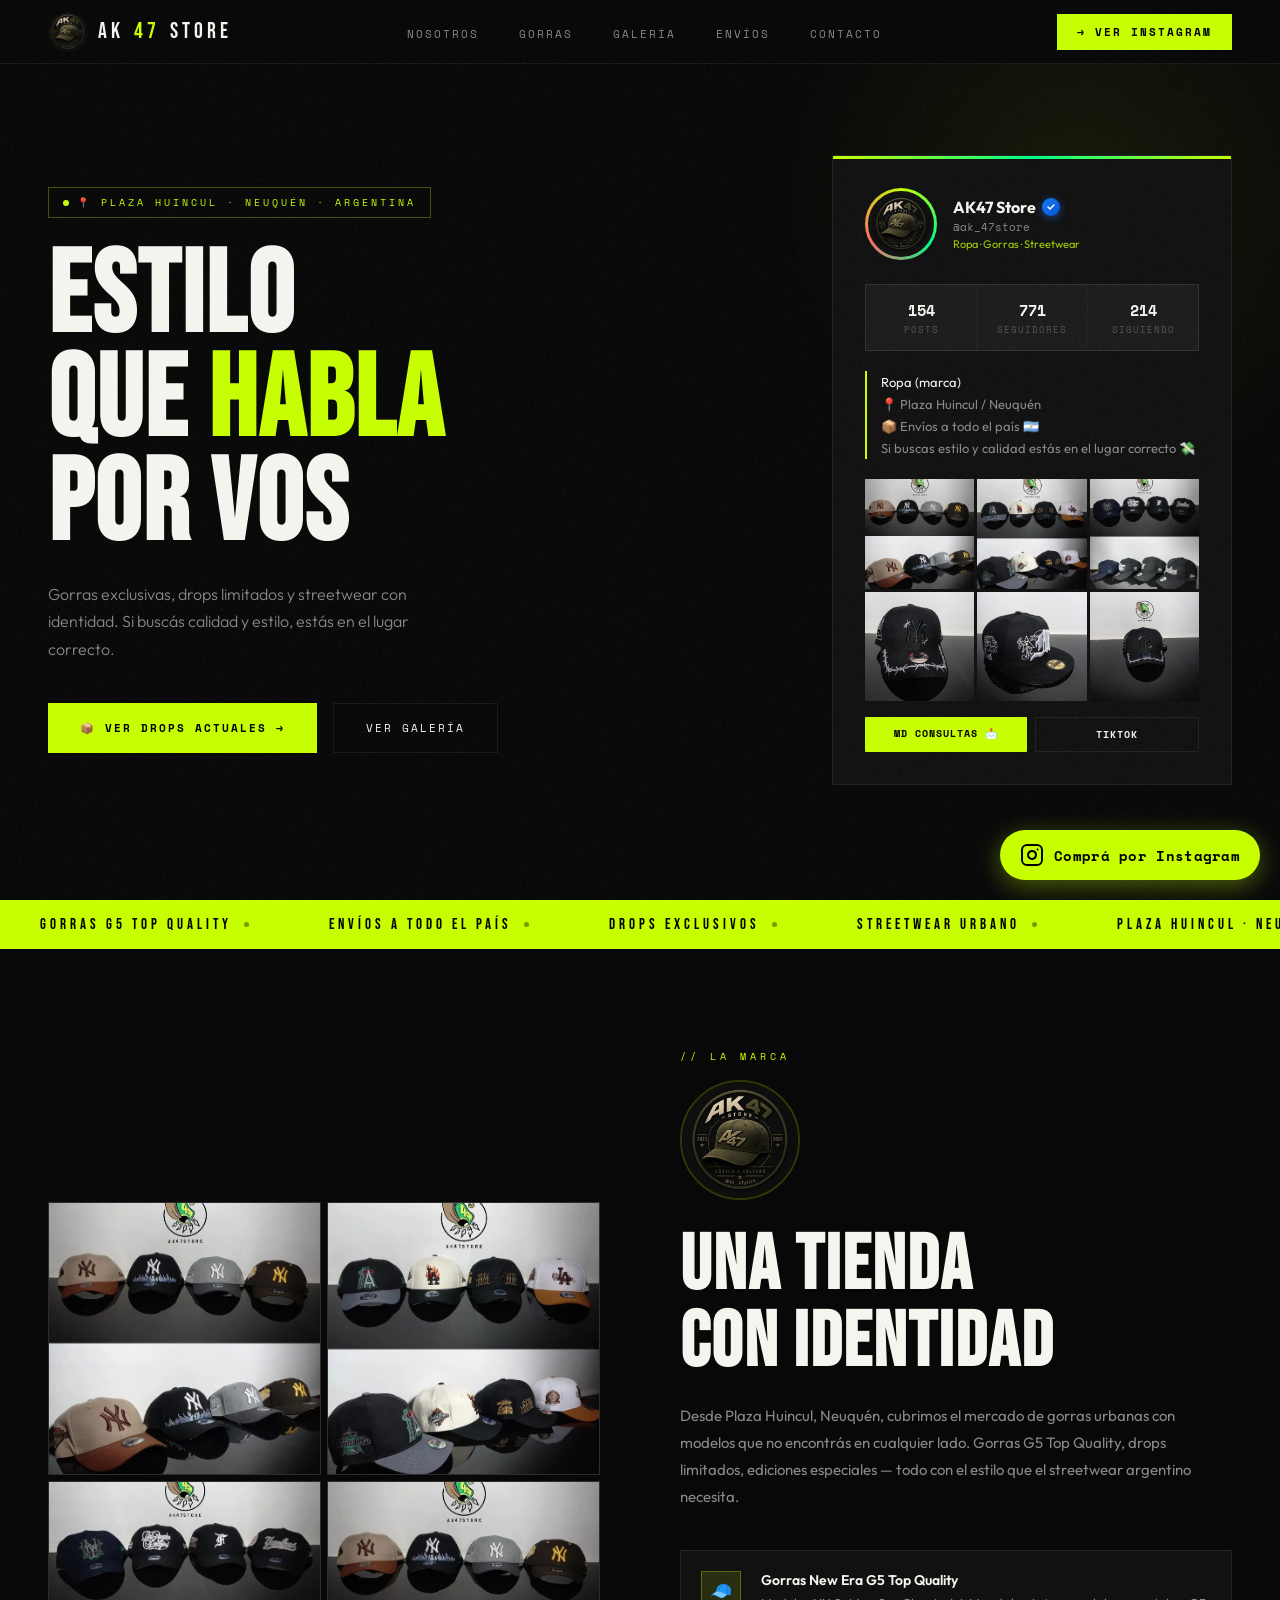
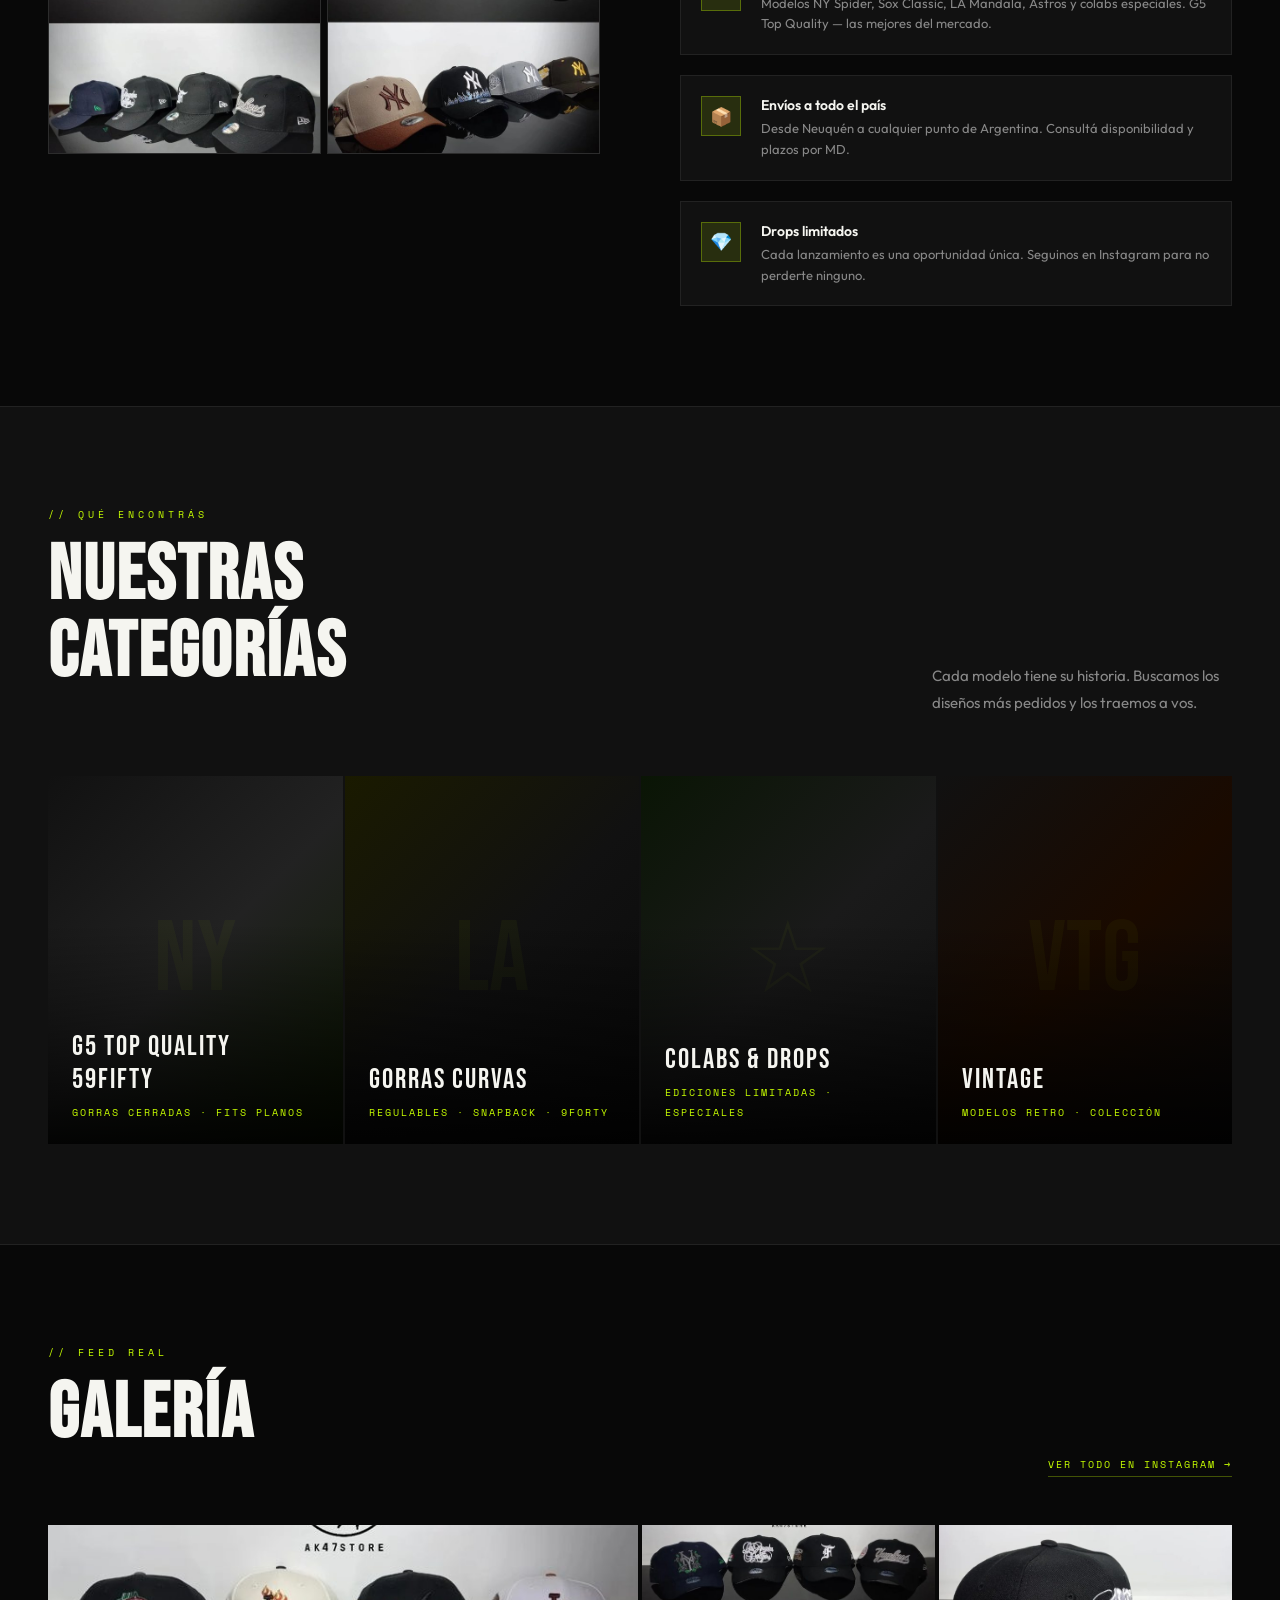
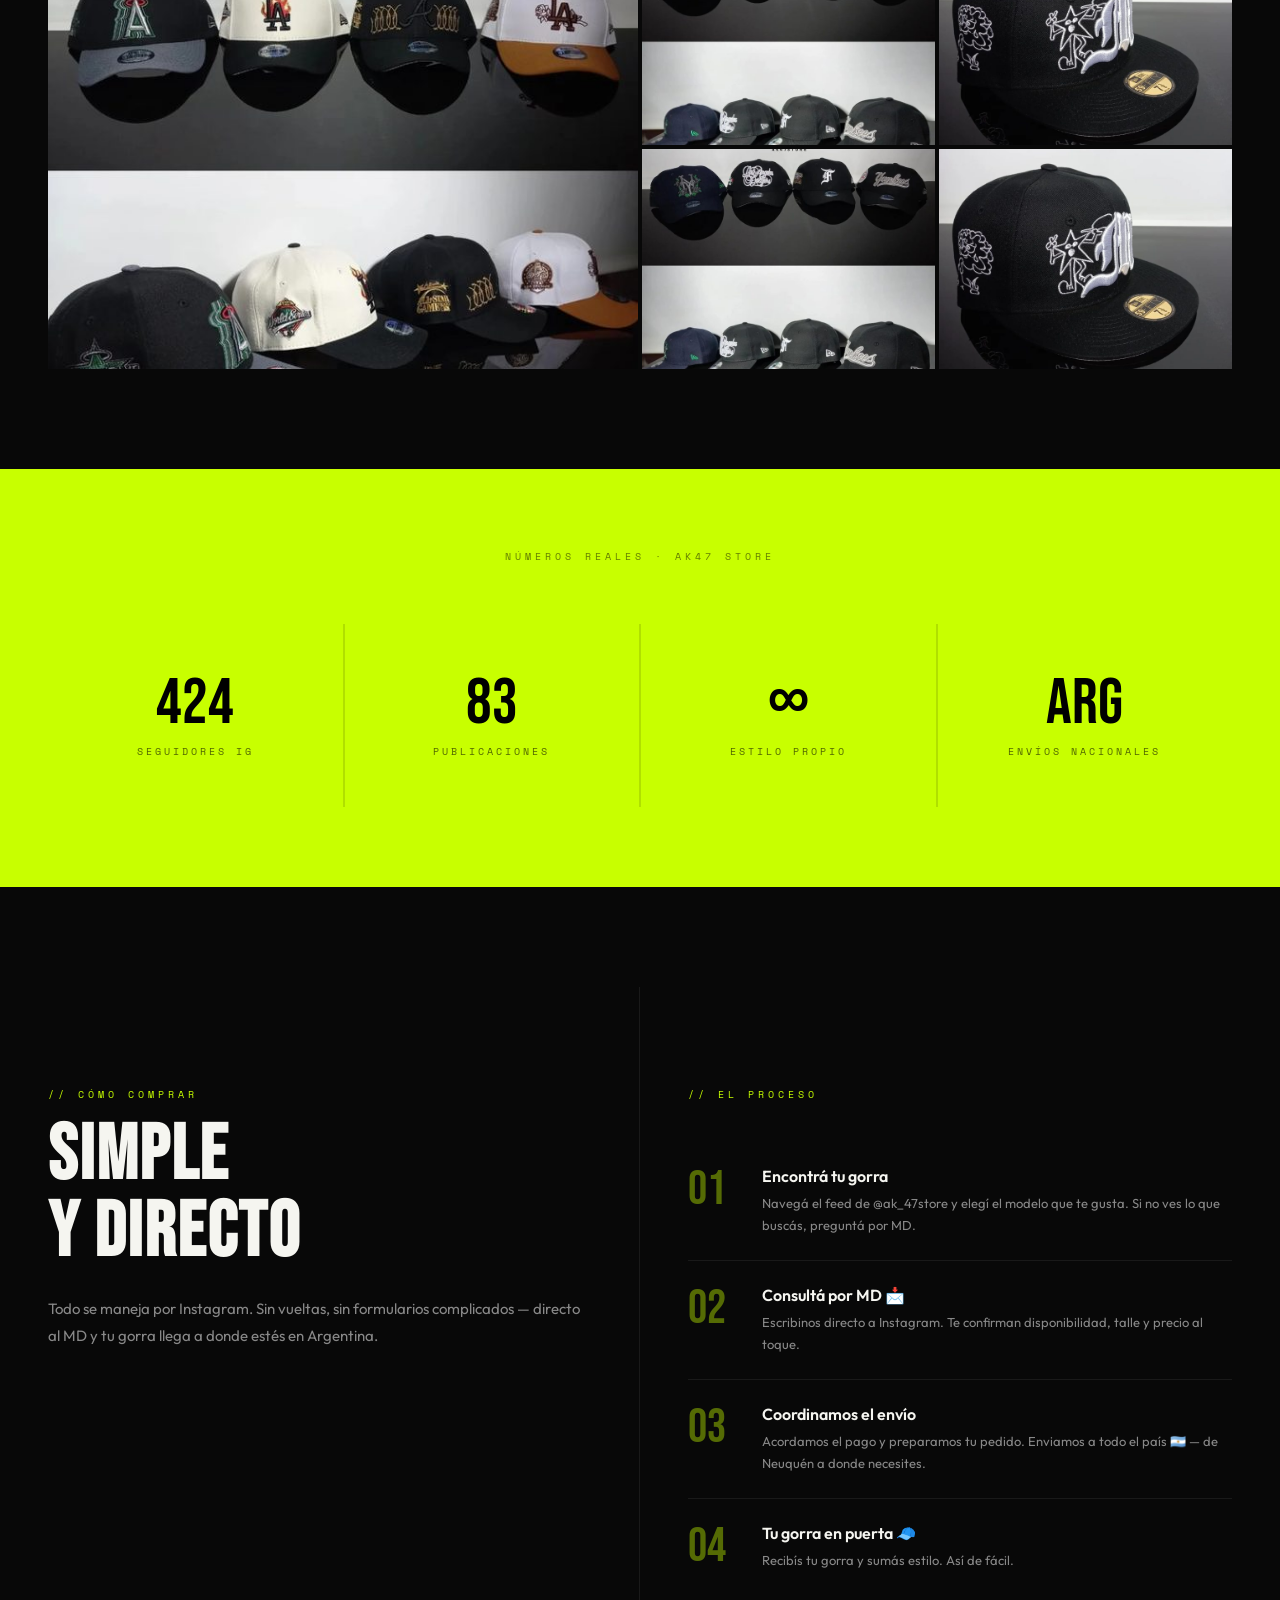
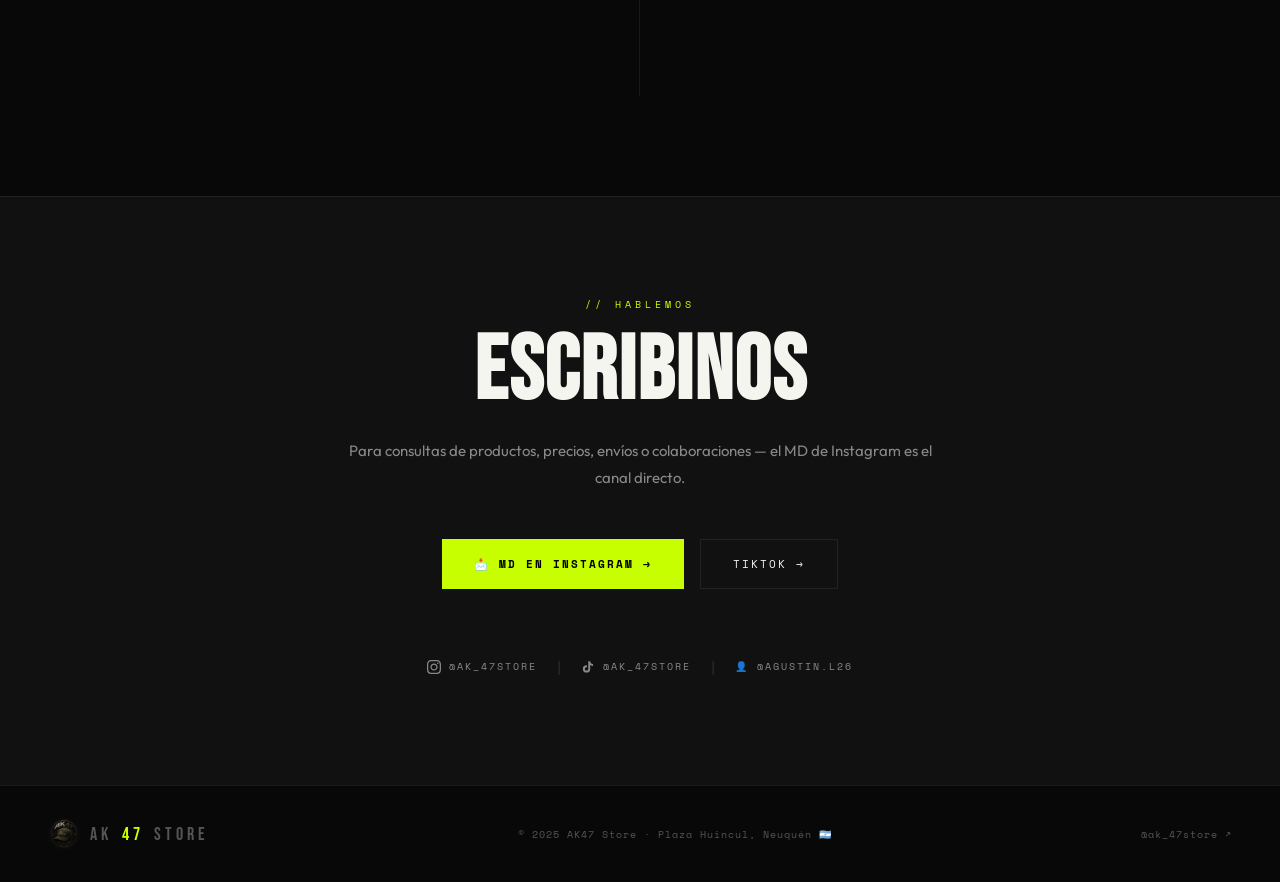
==== commit 58122d36: "AK47: boton flotante de Instagram (@ak_47store) Call-to-action fijo para que el visitante consulte/c" ====
--- a/ak47/index.html
+++ b/ak47/index.html
@@ -1491,5 +1491,40 @@
     }
   }, { passive: true });
 </script>
+
+<!-- ── Botón flotante de Instagram ── -->
+<a href="https://instagram.com/ak_47store" target="_blank" rel="noopener noreferrer"
+   aria-label="Seguinos y comprá por Instagram @ak_47store" class="ig-float">
+  <svg viewBox="0 0 24 24" width="24" height="24" fill="none" stroke="#000" stroke-width="2"
+       stroke-linecap="round" stroke-linejoin="round" aria-hidden="true">
+    <rect x="2" y="2" width="20" height="20" rx="5" ry="5"></rect>
+    <path d="M16 11.37A4 4 0 1 1 12.63 8 4 4 0 0 1 16 11.37z"></path>
+    <line x1="17.5" y1="6.5" x2="17.51" y2="6.5"></line>
+  </svg>
+  <span>Comprá por Instagram</span>
+</a>
+<style>
+  .ig-float{
+    position:fixed; right:20px; bottom:20px; z-index:9999;
+    display:inline-flex; align-items:center; gap:10px;
+    padding:13px 20px; border-radius:50px;
+    background:#C8FF00; color:#000;
+    font-family:'Space Mono',monospace; font-size:14px; font-weight:700;
+    text-decoration:none; letter-spacing:.3px;
+    box-shadow:0 6px 24px rgba(200,255,0,.35);
+    transition:transform .2s ease, box-shadow .2s ease;
+    animation:igPulse 2.6s ease-in-out infinite;
+  }
+  .ig-float:hover{ transform:translateY(-3px); box-shadow:0 10px 30px rgba(200,255,0,.55); }
+  .ig-float svg{ flex-shrink:0; }
+  @keyframes igPulse{
+    0%,100%{ box-shadow:0 6px 24px rgba(200,255,0,.35); }
+    50%{ box-shadow:0 6px 30px rgba(200,255,0,.65); }
+  }
+  @media (max-width:600px){
+    .ig-float span{ display:none; }
+    .ig-float{ padding:15px; }
+  }
+</style>
 </body>
 </html>
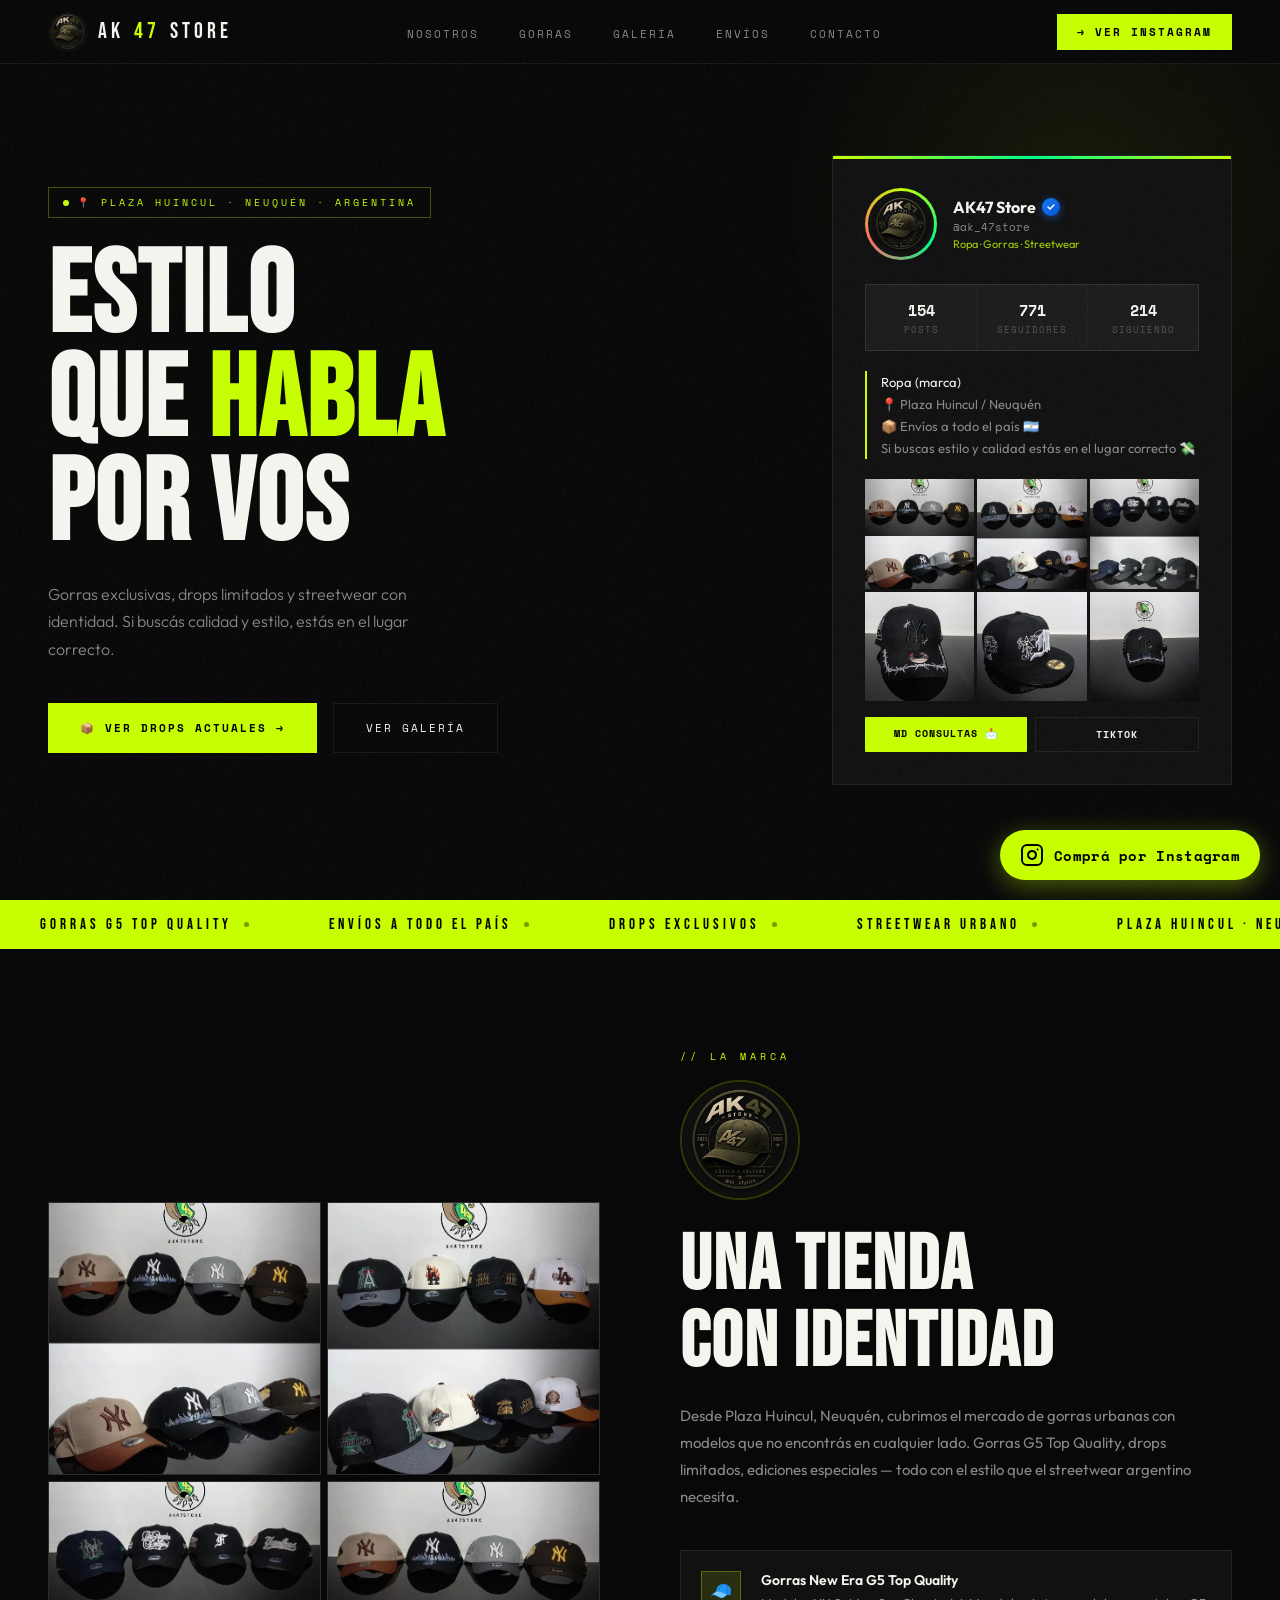
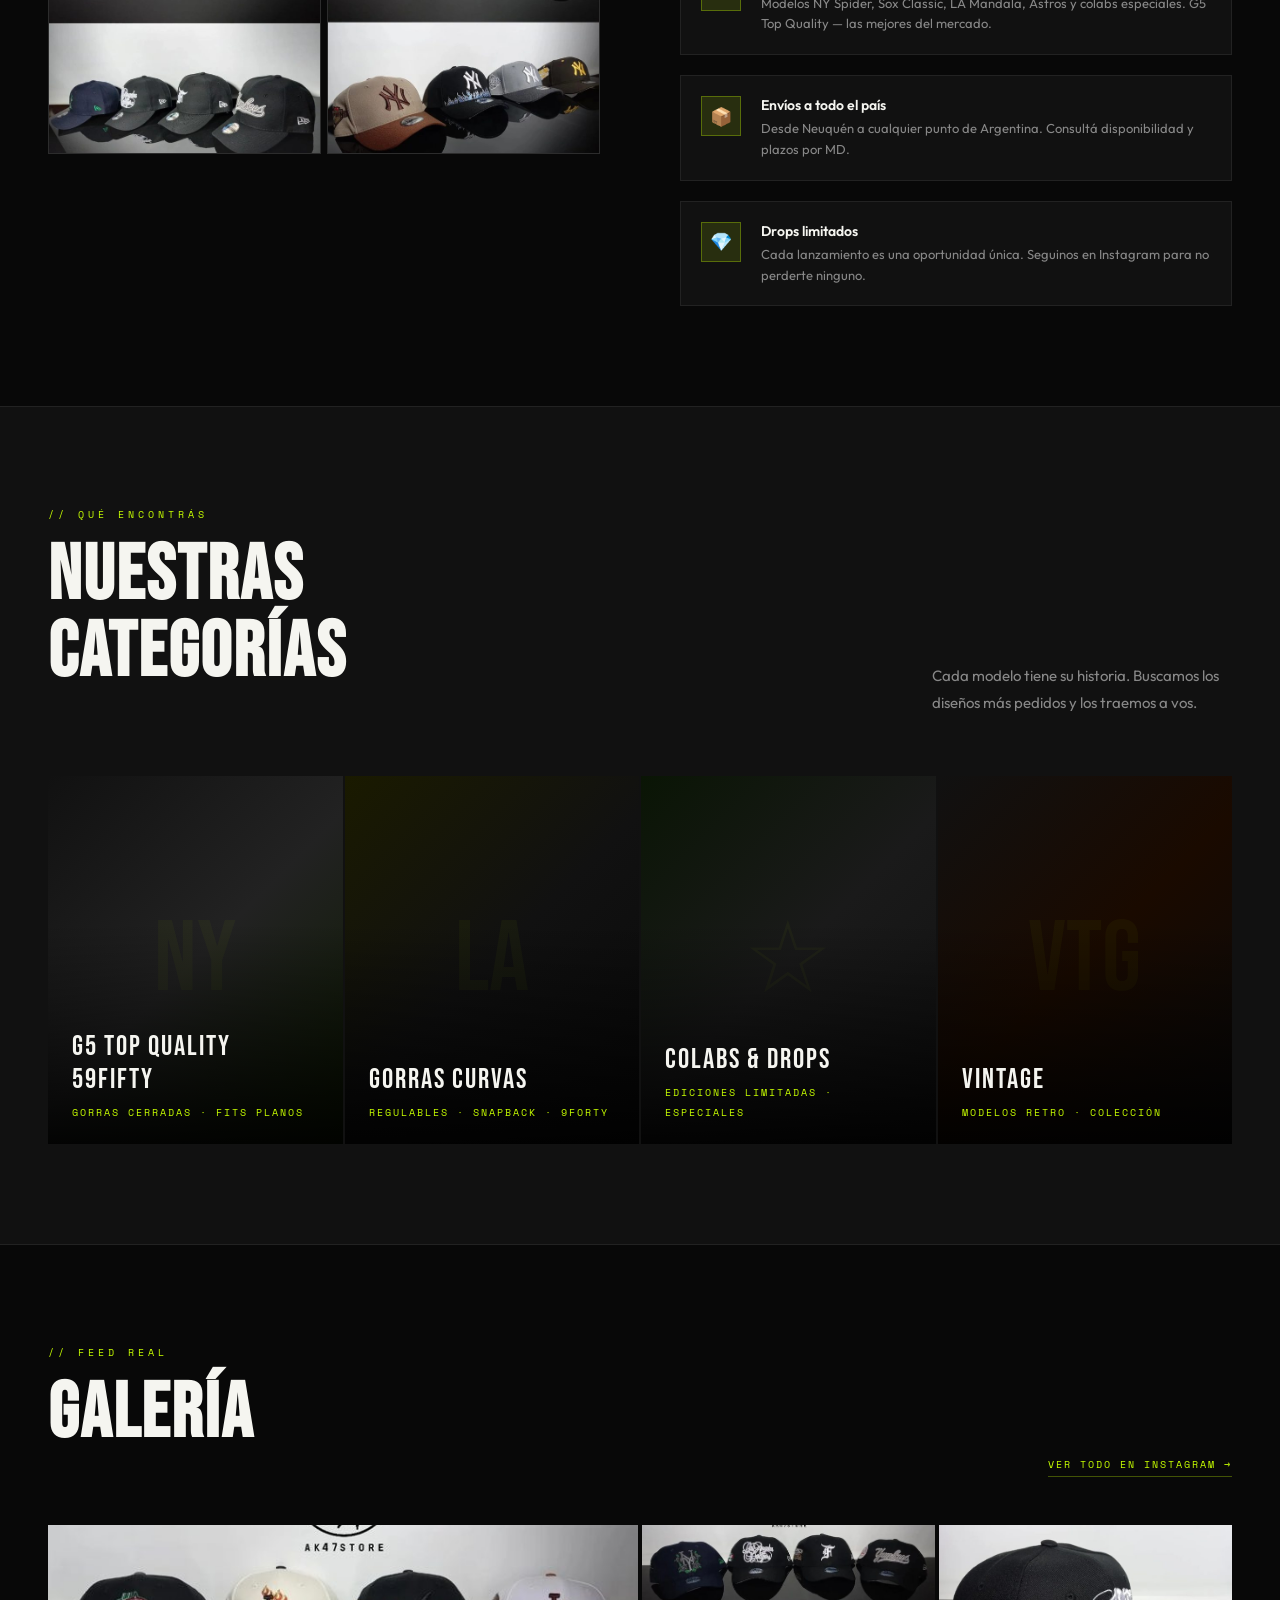
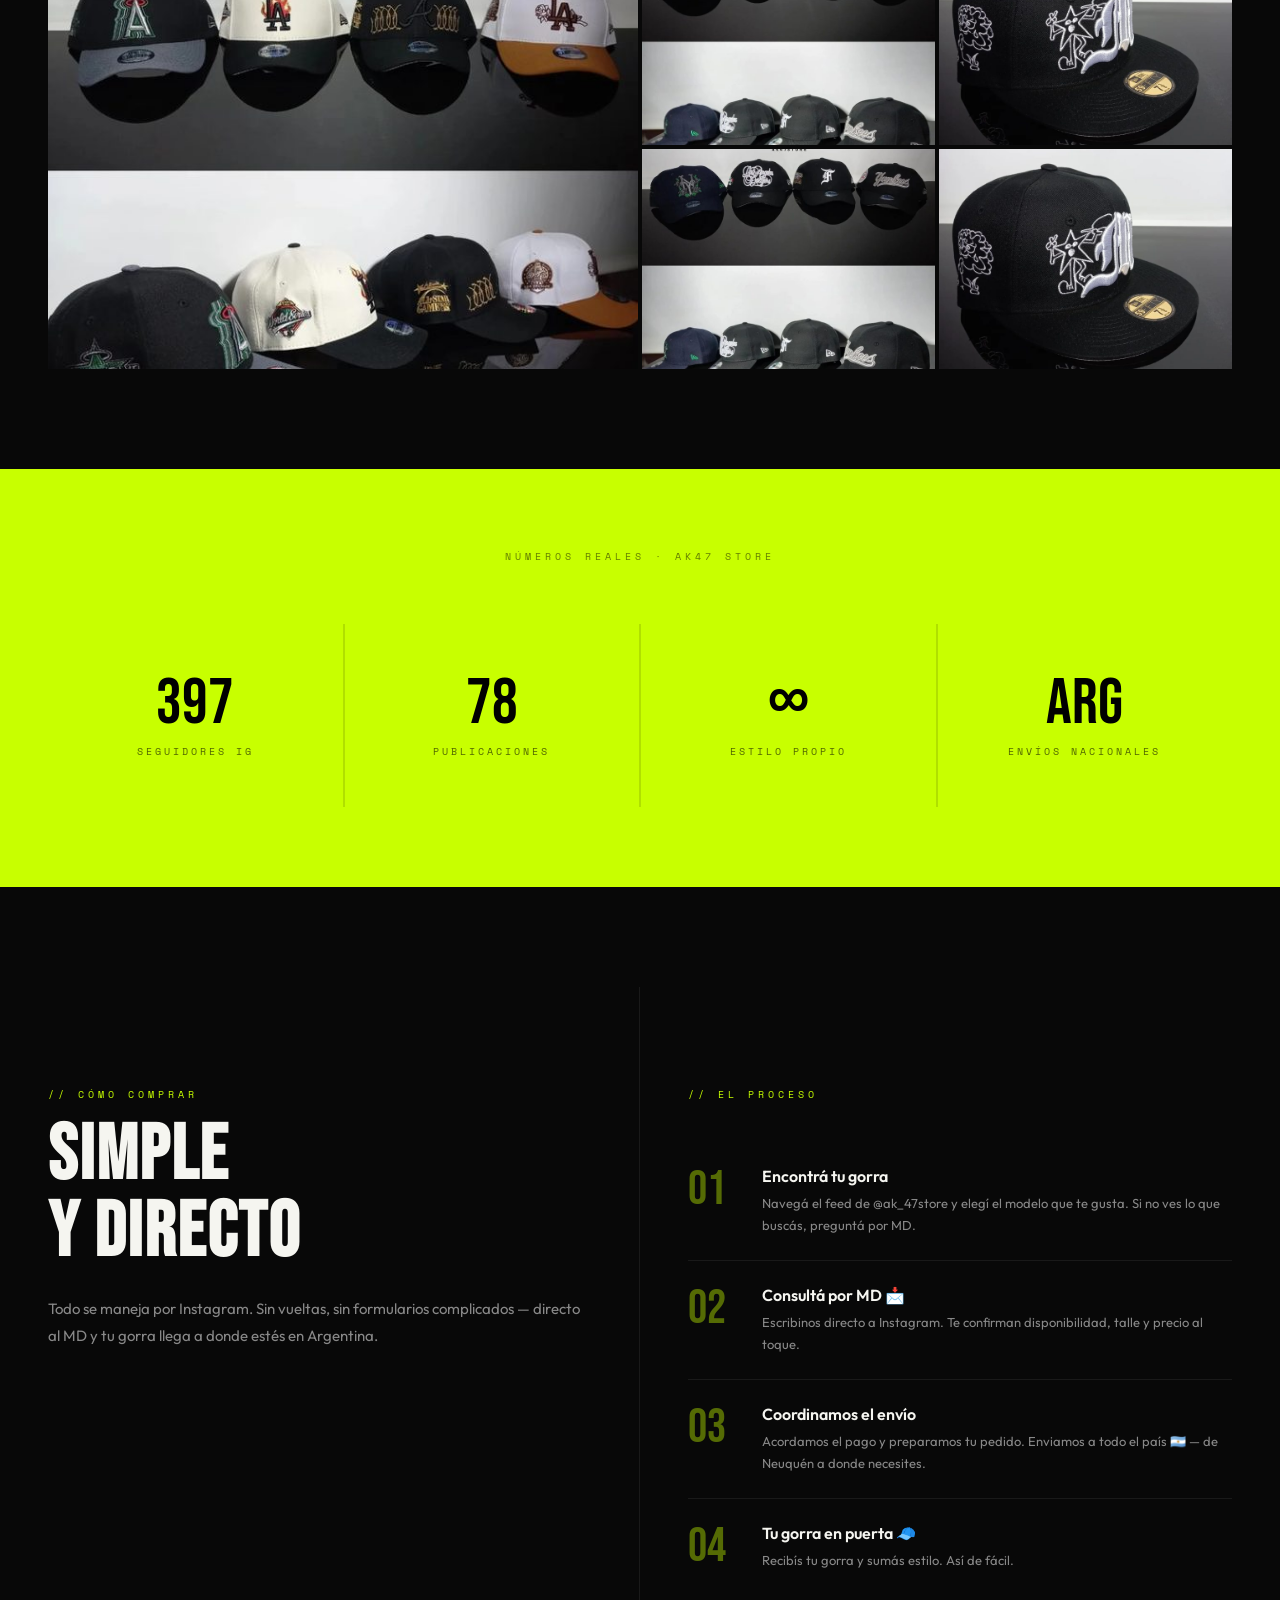
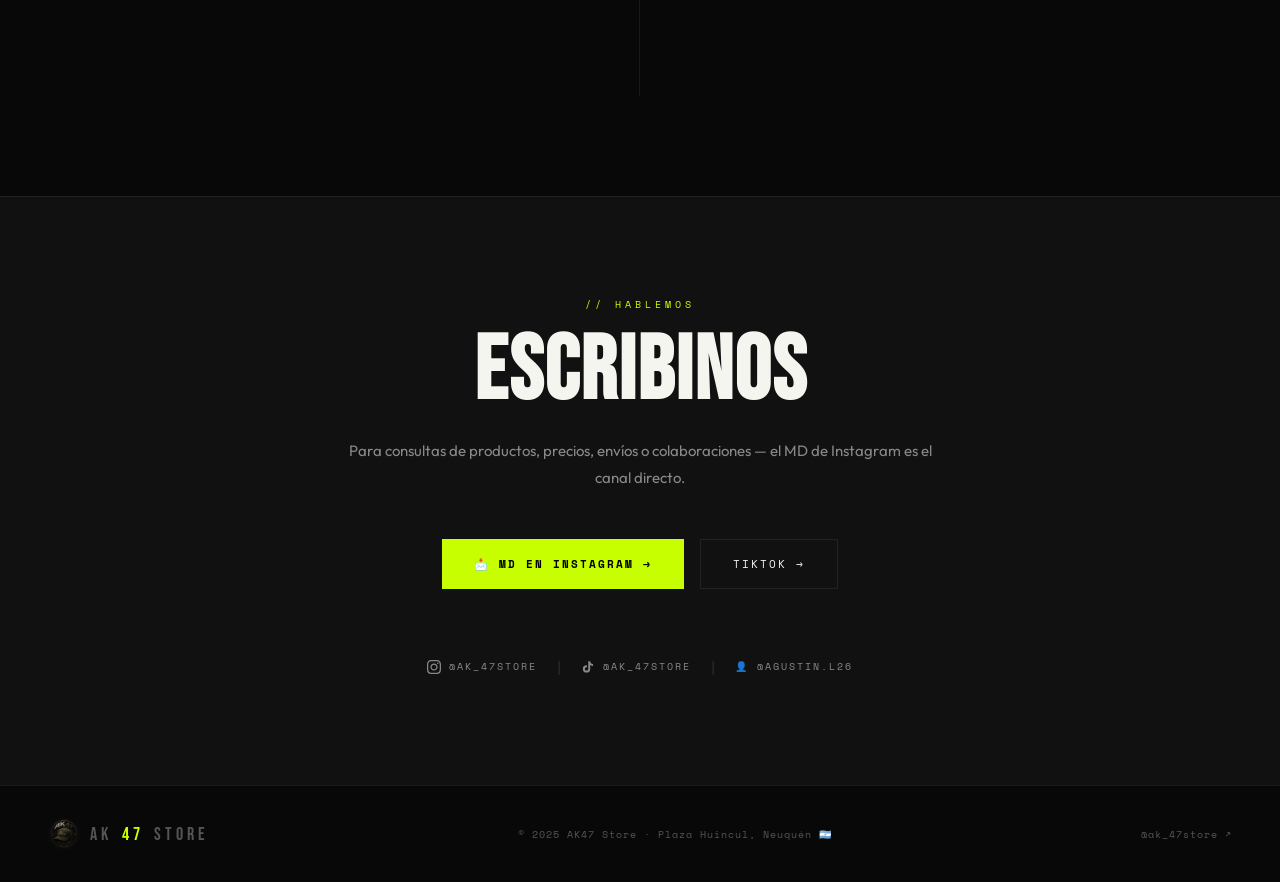
==== commit ff32f32d: "Pulido profesional: favicon, OG, email unificado y README - Favicon DM (portfolio) y AK (AK47) sin a" ====
--- a/ak47/index.html
+++ b/ak47/index.html
@@ -5,6 +5,11 @@
 <meta name="viewport" content="width=device-width, initial-scale=1.0">
 <title>AK47 STORE — Gorras & Streetwear | Plaza Huincul, Neuquén</title>
 <meta name="description" content="Gorras urbanas exclusivas y streetwear. Gorras G5 Top Quality, modelos limited, drops. Envíos a todo el país. 📍 Plaza Huincul, Neuquén.">
+<link rel="icon" href="data:image/svg+xml,%3Csvg xmlns='http://www.w3.org/2000/svg' viewBox='0 0 100 100'%3E%3Crect width='100' height='100' rx='18' fill='%23080808'/%3E%3Ctext x='50' y='70' font-family='monospace' font-size='46' font-weight='bold' text-anchor='middle' fill='%23C8FF00'%3EAK%3C/text%3E%3C/svg%3E">
+<meta property="og:type" content="website">
+<meta property="og:title" content="AK47 STORE — Gorras & Streetwear">
+<meta property="og:description" content="Gorras urbanas exclusivas y streetwear. Drops, modelos limited y envíos a todo el país.">
+<meta name="twitter:card" content="summary">
 <link rel="preconnect" href="https://fonts.googleapis.com">
 <link rel="preconnect" href="https://fonts.gstatic.com" crossorigin>
 <link href="https://fonts.googleapis.com/css2?family=Bebas+Neue&family=Space+Mono:wght@400;700&family=Outfit:wght@300;400;500;600;700&display=swap" rel="stylesheet">
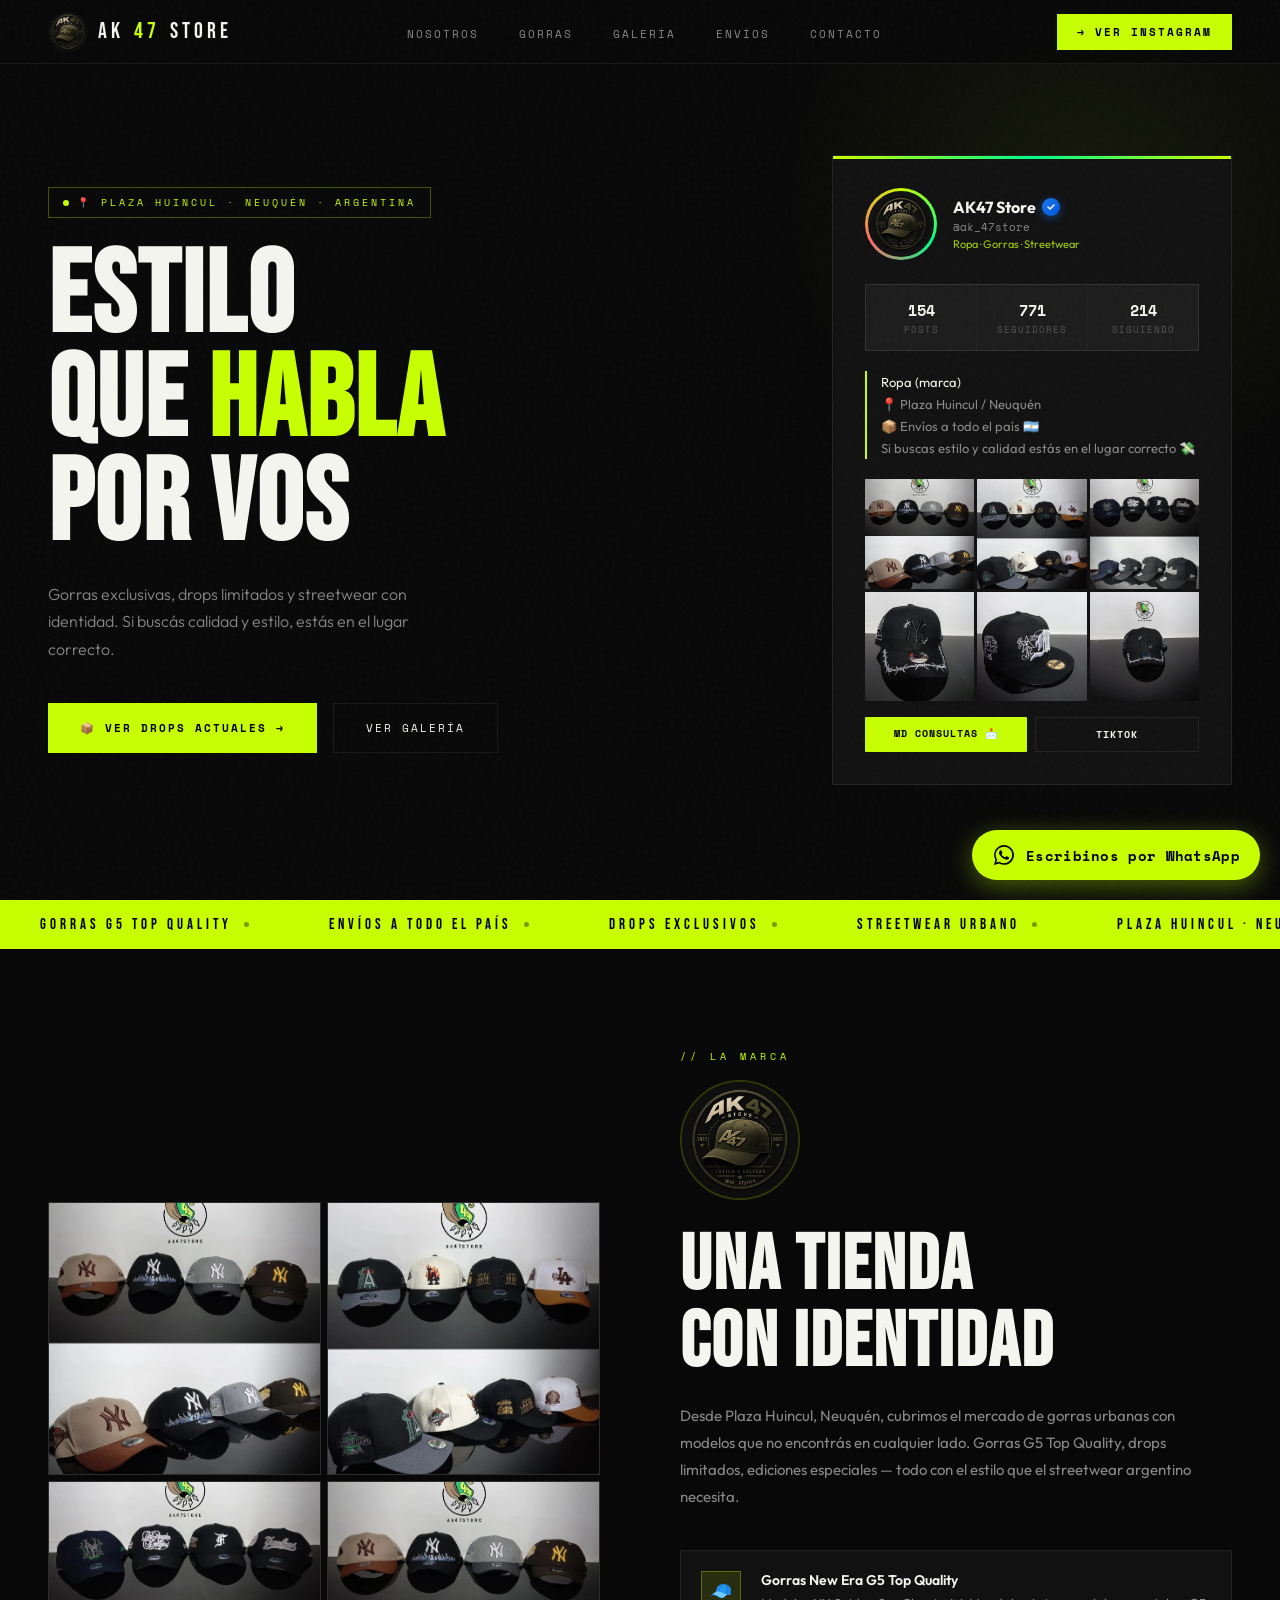
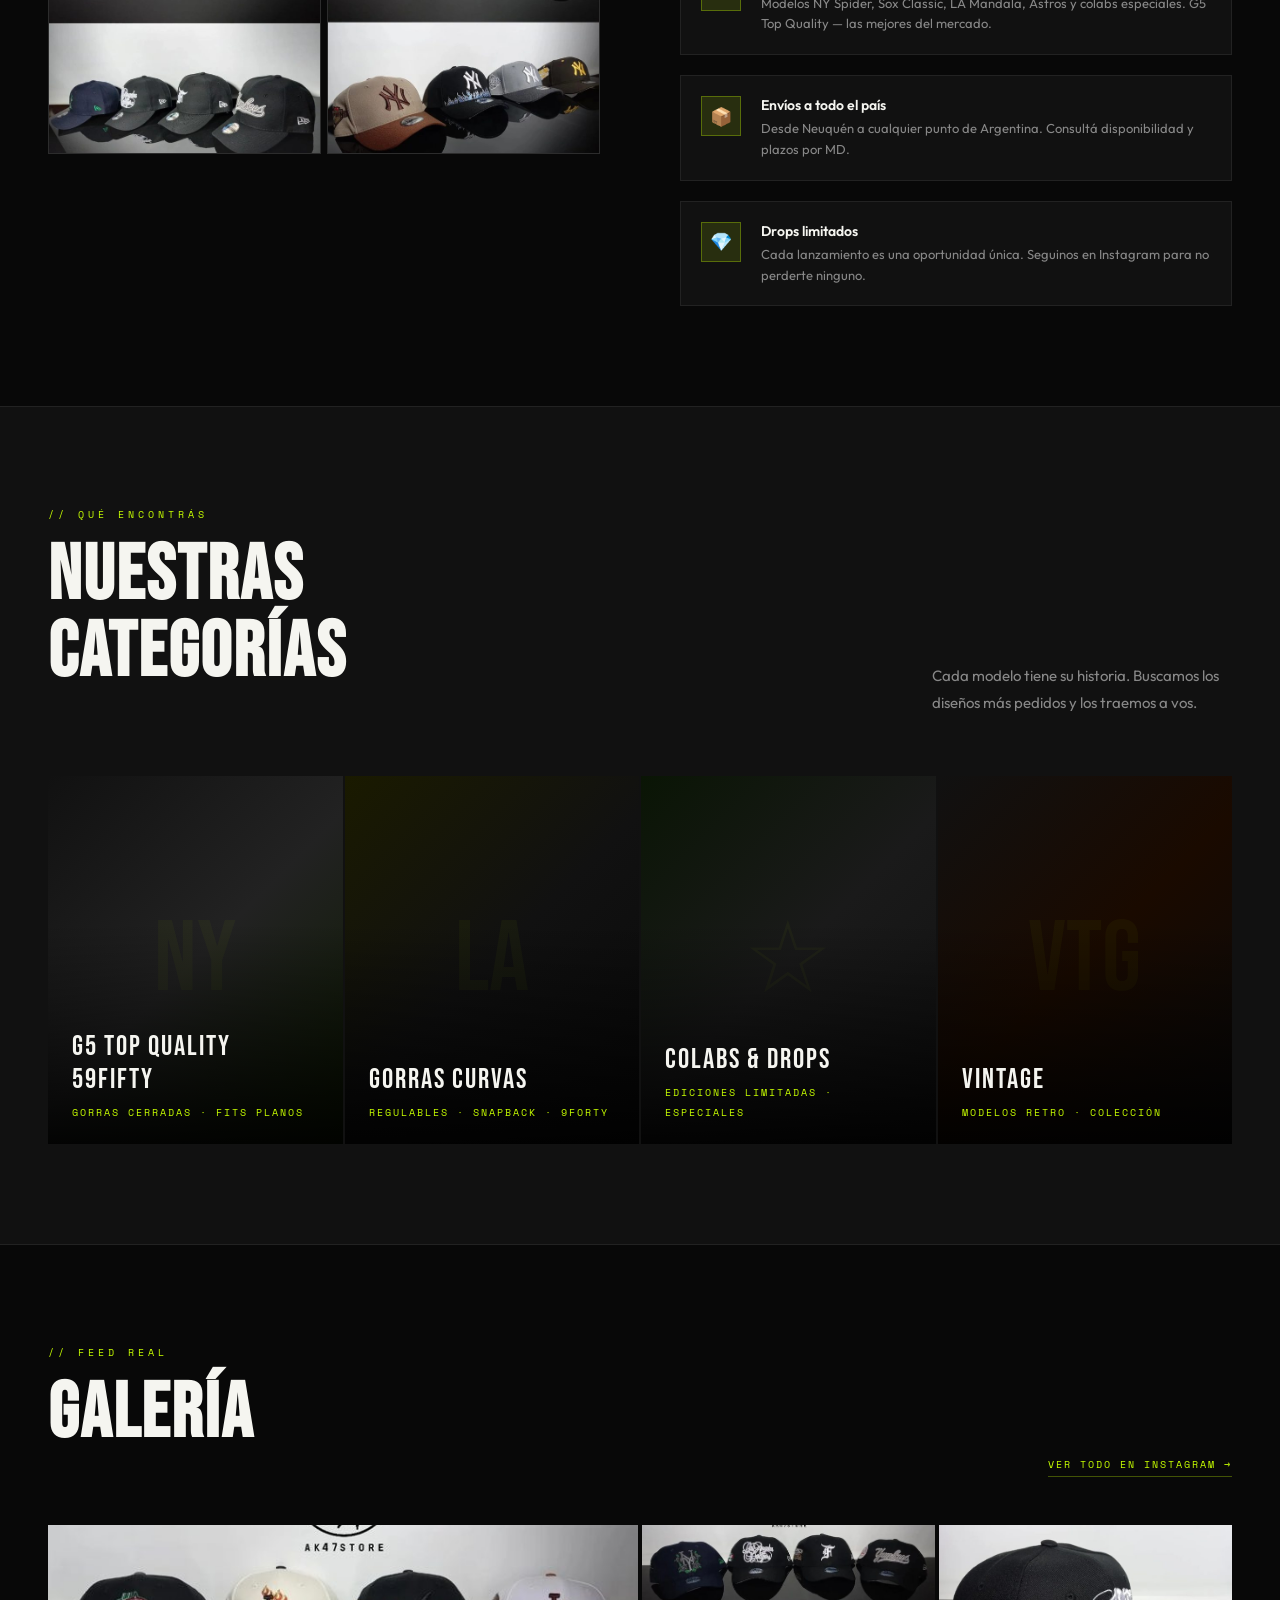
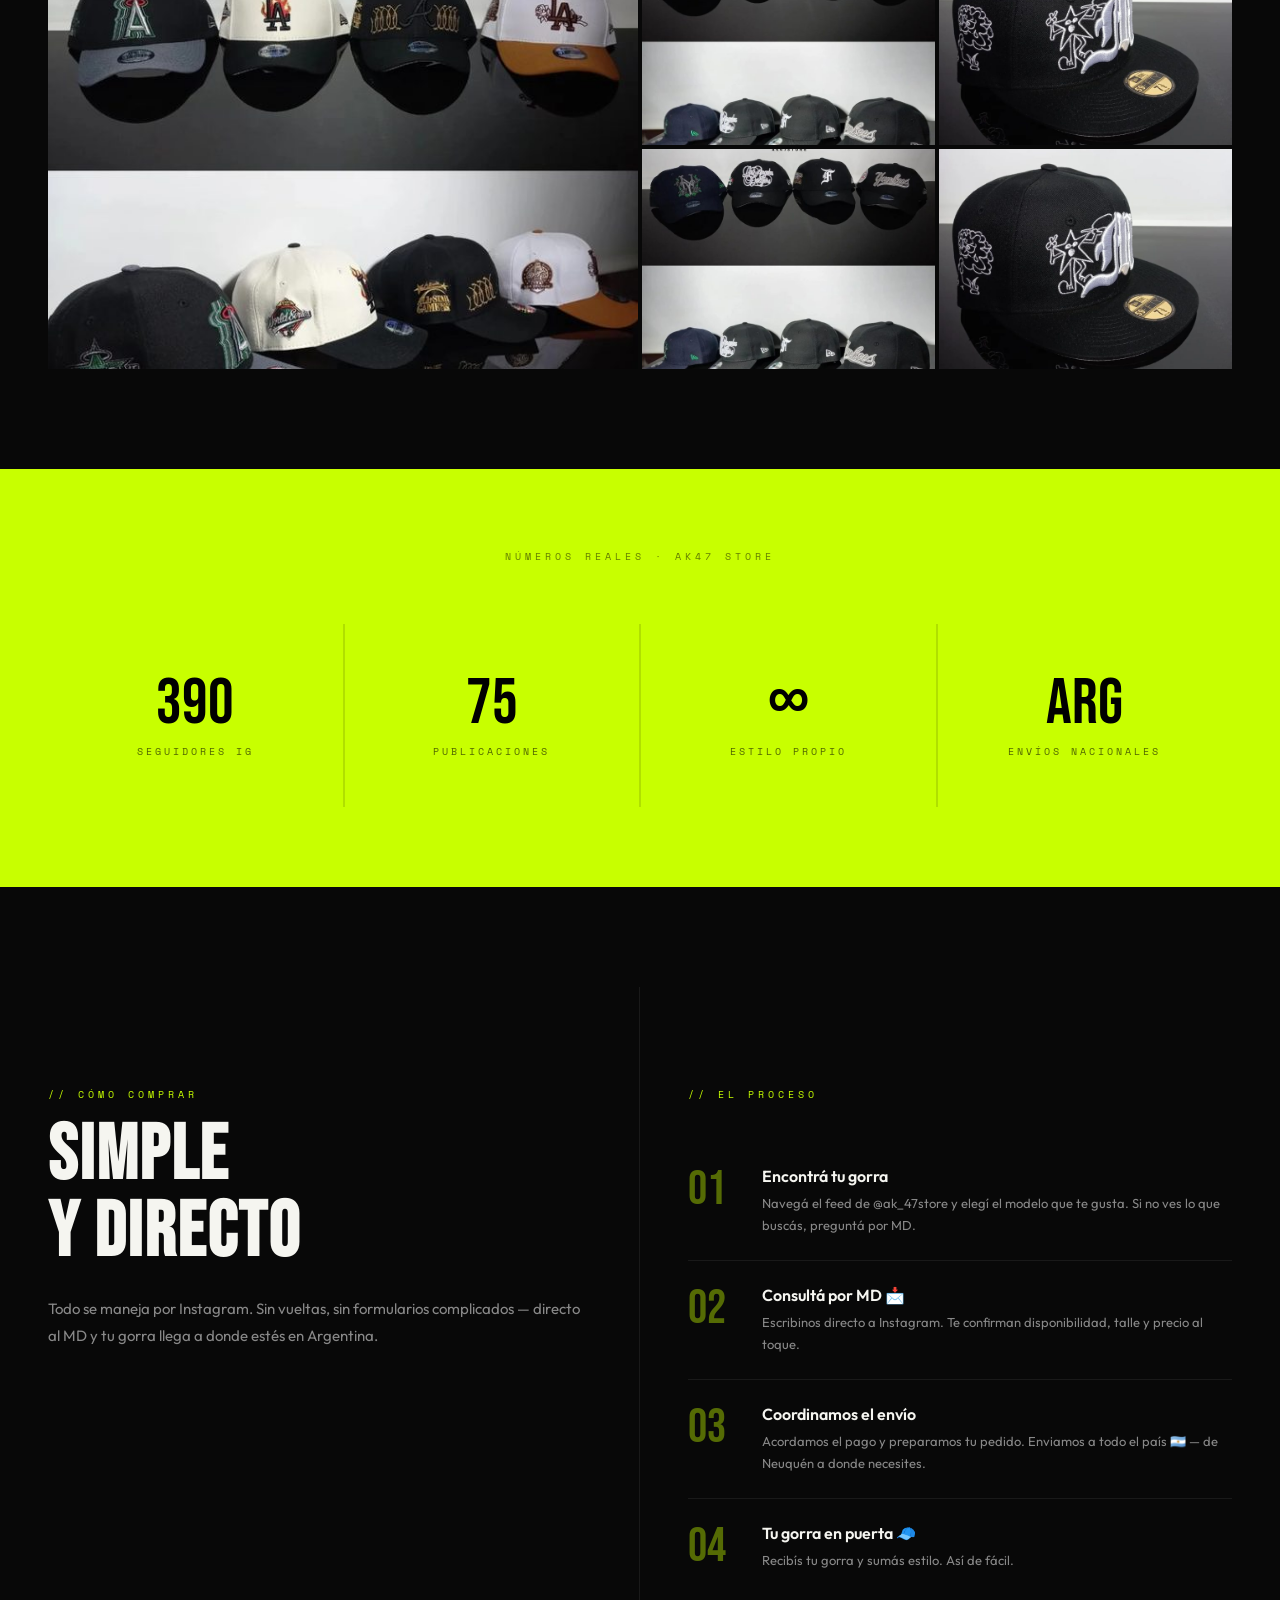
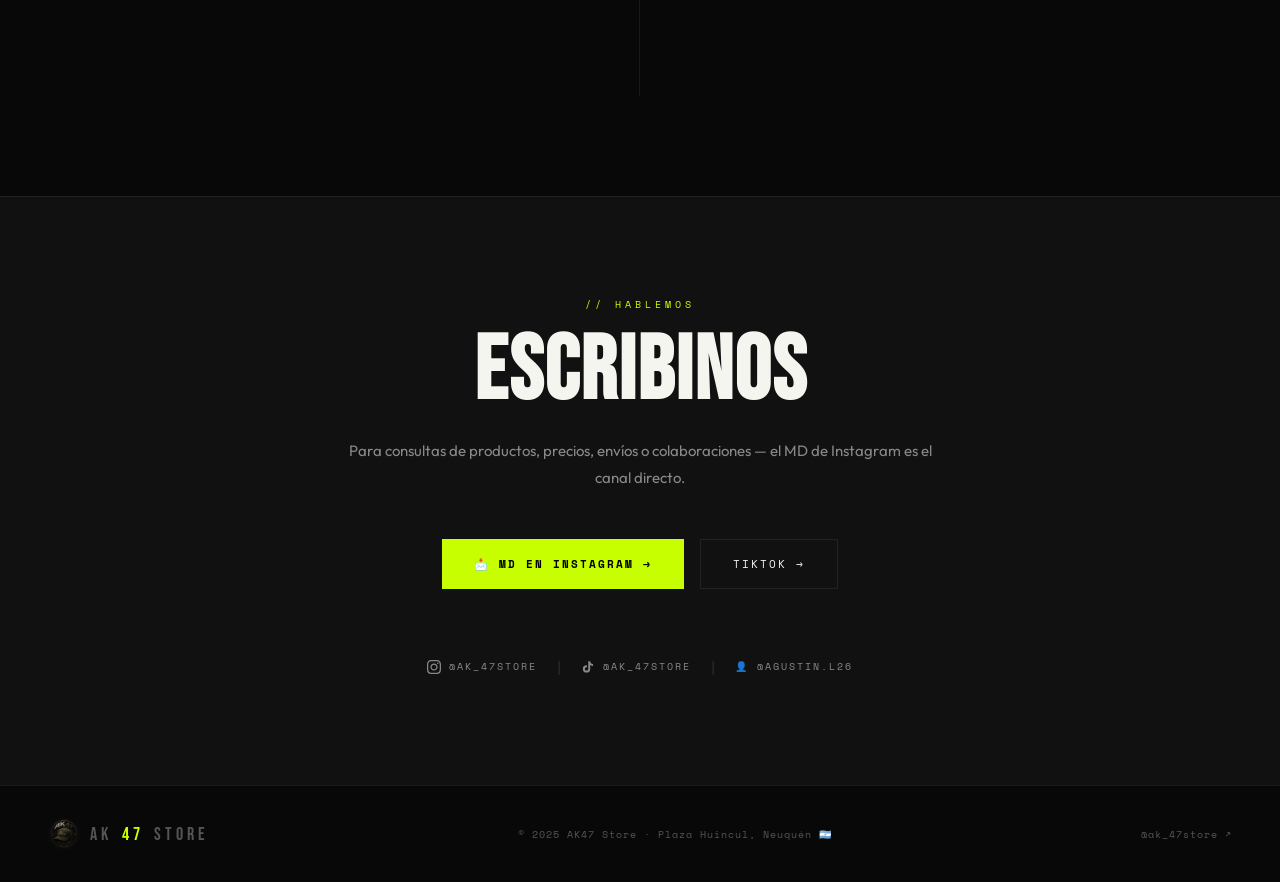
==== commit daf5e462: "AK47: botón flotante de Instagram → WhatsApp (+54 9 11 6754-0688) Co-Authored-By: Claude Opus 4.8 <n" ====
--- a/ak47/index.html
+++ b/ak47/index.html
@@ -1497,16 +1497,13 @@
   }, { passive: true });
 </script>
 
-<!-- ── Botón flotante de Instagram ── -->
-<a href="https://instagram.com/ak_47store" target="_blank" rel="noopener noreferrer"
-   aria-label="Seguinos y comprá por Instagram @ak_47store" class="ig-float">
-  <svg viewBox="0 0 24 24" width="24" height="24" fill="none" stroke="#000" stroke-width="2"
-       stroke-linecap="round" stroke-linejoin="round" aria-hidden="true">
-    <rect x="2" y="2" width="20" height="20" rx="5" ry="5"></rect>
-    <path d="M16 11.37A4 4 0 1 1 12.63 8 4 4 0 0 1 16 11.37z"></path>
-    <line x1="17.5" y1="6.5" x2="17.51" y2="6.5"></line>
+<!-- ── Botón flotante de WhatsApp ── -->
+<a href="https://wa.me/5491167540688?text=Hola!%20Quiero%20hacer%20una%20consulta%20de%20AK47%20Store" target="_blank" rel="noopener noreferrer"
+   aria-label="Escribinos por WhatsApp" class="ig-float">
+  <svg viewBox="0 0 24 24" width="24" height="24" fill="#000" aria-hidden="true">
+    <path d="M12.04 2C6.58 2 2.13 6.45 2.13 11.91c0 1.75.46 3.46 1.32 4.96L2 22l5.25-1.38c1.45.79 3.08 1.21 4.79 1.21h.01c5.46 0 9.91-4.45 9.91-9.91 0-2.65-1.03-5.14-2.9-7.01A9.82 9.82 0 0 0 12.04 2zm0 18.15h-.01c-1.52 0-3.01-.41-4.3-1.18l-.31-.18-3.12.82.83-3.04-.2-.32a8.2 8.2 0 0 1-1.26-4.34c0-4.54 3.7-8.23 8.24-8.23 2.2 0 4.27.86 5.82 2.42a8.18 8.18 0 0 1 2.41 5.82c0 4.54-3.69 8.23-8.23 8.23zm4.52-6.16c-.25-.12-1.47-.72-1.69-.81-.23-.08-.39-.12-.56.13-.17.25-.64.8-.79.97-.14.17-.29.19-.54.06-.25-.12-1.05-.39-1.99-1.23-.74-.66-1.23-1.47-1.38-1.72-.14-.25-.02-.38.11-.51.11-.11.25-.29.37-.43.12-.14.17-.25.25-.42.08-.17.04-.31-.02-.43-.06-.12-.56-1.34-.76-1.84-.2-.48-.4-.42-.56-.43h-.48c-.17 0-.43.06-.66.31-.23.25-.86.85-.86 2.07 0 1.22.89 2.4 1.01 2.56.12.17 1.75 2.67 4.23 3.74.59.26 1.05.41 1.41.52.59.19 1.13.16 1.56.1.48-.07 1.47-.6 1.68-1.18.21-.58.21-1.08.14-1.18-.06-.11-.22-.17-.47-.29z"/>
   </svg>
-  <span>Comprá por Instagram</span>
+  <span>Escribinos por WhatsApp</span>
 </a>
 <style>
   .ig-float{
